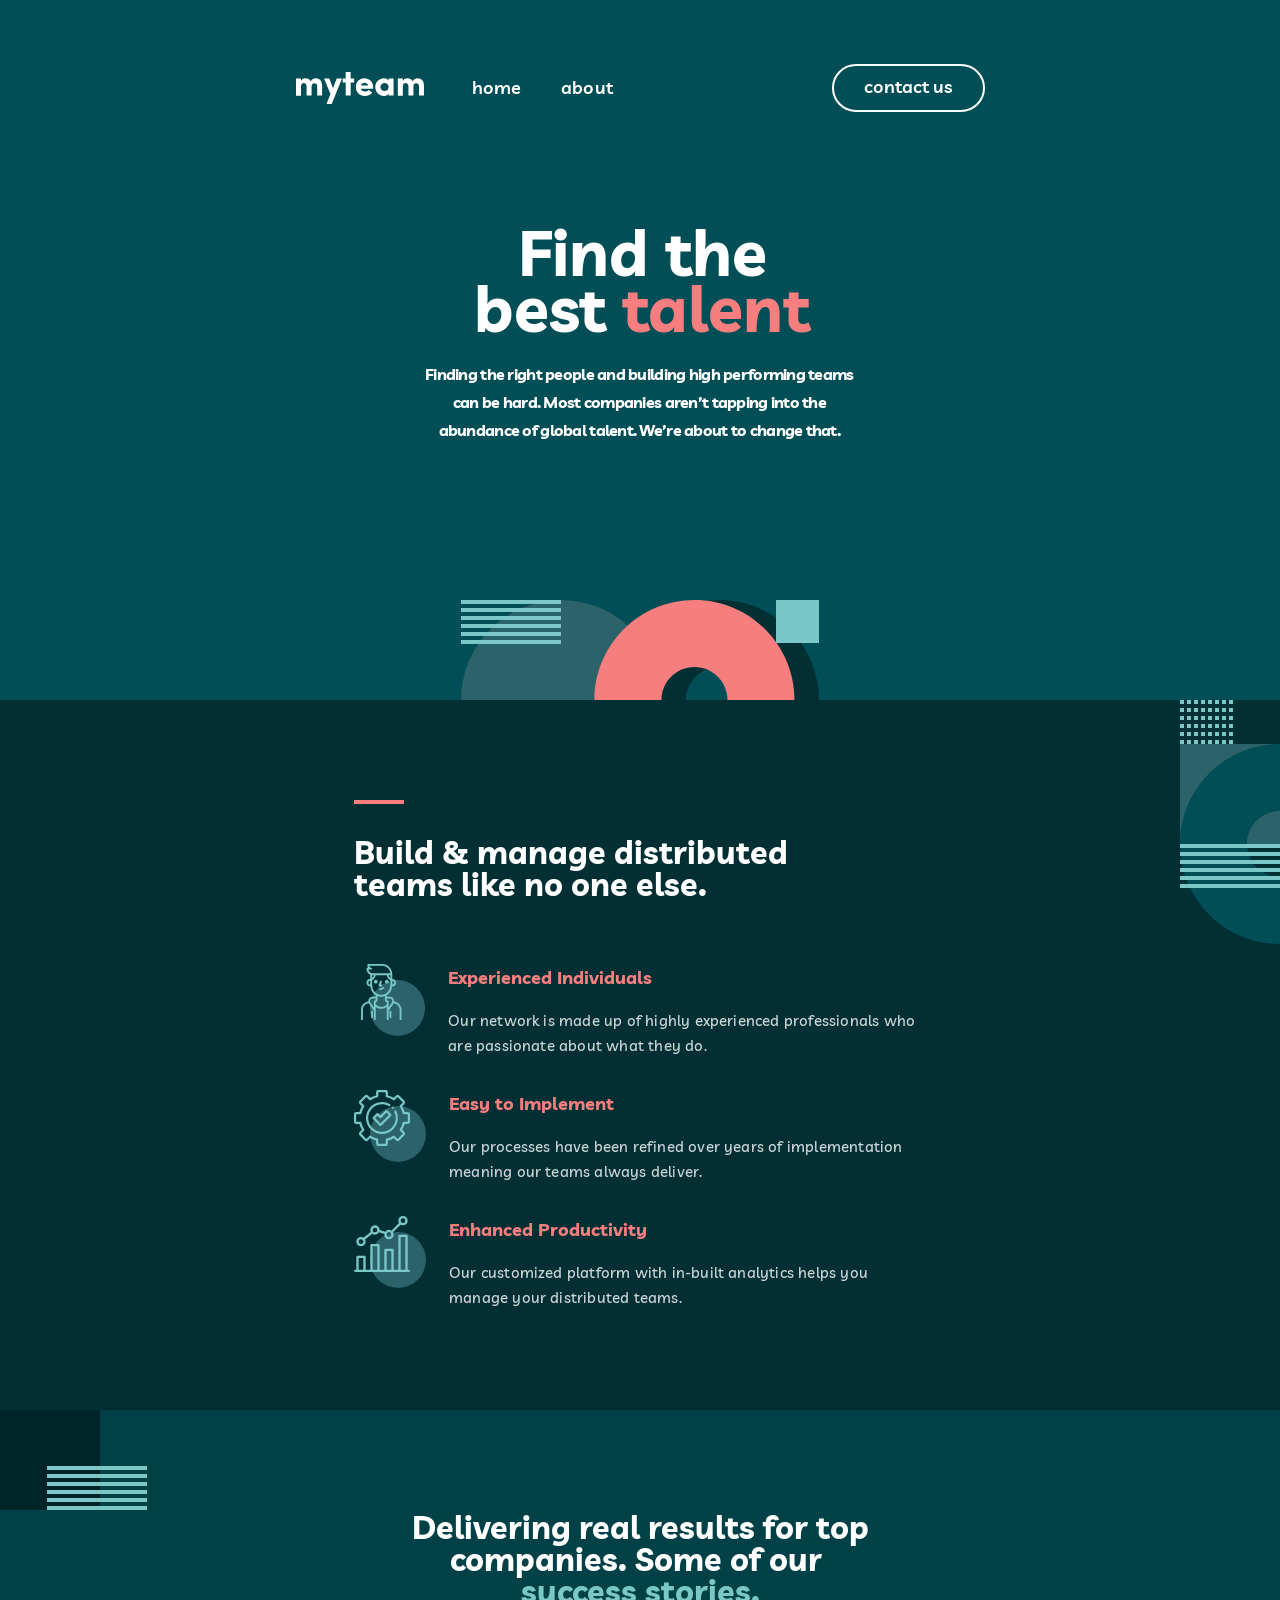
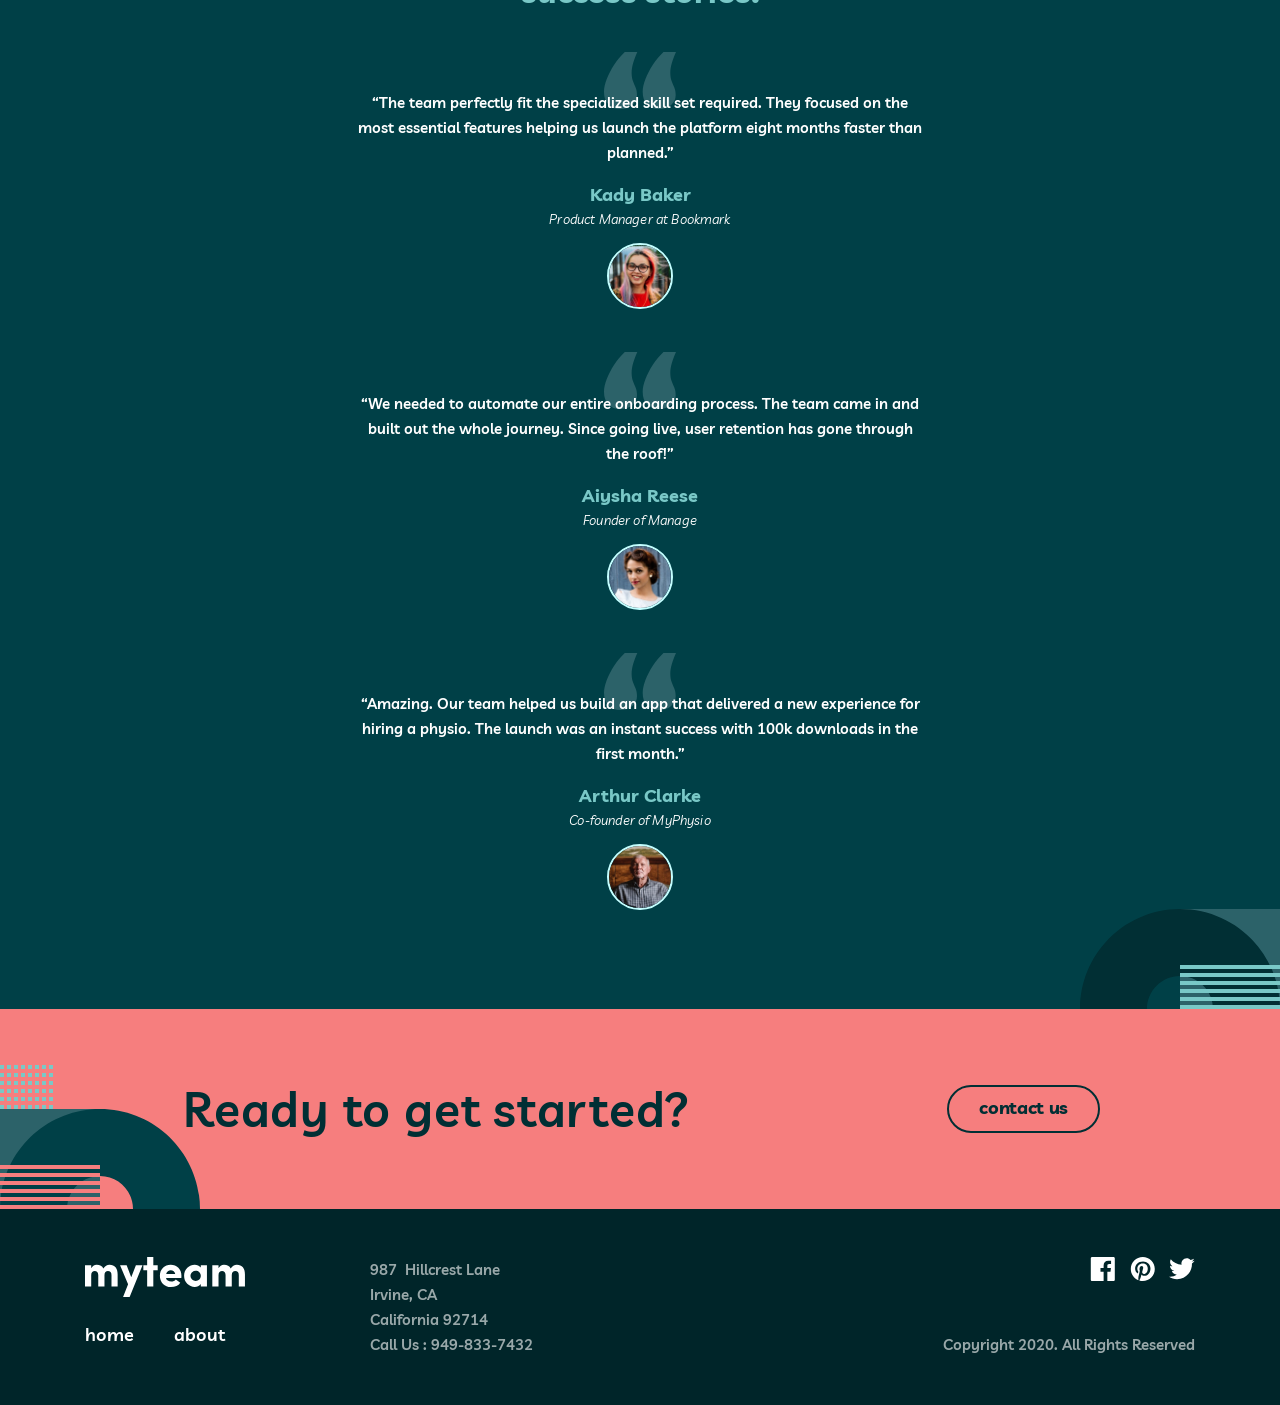
==== index.html @ 45d60a6a "add navigation bar for phone version" ====
<!DOCTYPE html>
<html lang="en">
<head>
    <meta charset="UTF-8">
    <meta name="viewport" content="width=device-width, initial-scale=1.0">
    <title>Home Page</title>
    <link rel="stylesheet" href="css/normalize.css">
    <link rel="stylesheet" href="css/main.css">
    <link rel="stylesheet" href="css/style.css">
</head>
<body>
    <header>
        <section class="header-navigation-bar">
            <aside>
                <img class="nav-logo" src="assets/icons/logo.svg" alt="logo">
                <nav>
                    <a href="index.html">home</a>
                    <a href="pages/about.html">about</a>
                </nav>
            </aside>

            <aside>
                <button class="nav-contact"><a href="pages/contact.html">contact us</a></button>
                <button class="nav-toggle"><img src="assets/icons/icon-hamburger.svg" alt="menu"></button>
            </aside>
        </section>
    </header>
    <main>
        <section class="talent-section">

            <div class="talent-top">
                <div class="talent-left">
                    <img class="talent-deco-left" src="assets/icons/bg-pattern-home-1.svg" alt="decoration">
                </div>

                <div class="talent-content">
                    <aside class="talent-title">
                        <h1>Find the <br> best <span>talent</span></h1>
                    </aside>

                    <aside class="talent-text">
                        <div class="blue-line"></div>
                        <p>Finding the right people and building high performing teams can be hard. Most companies aren’t tapping into the abundance of global talent. We’re about to change that.</p>
                    </aside>
                </div>
            </div>

            <div class="talent-bottom">
                <img class="talent-deco-right" src="assets/icons/bg-pattern-home-2.svg" alt="decoratoin">
            </div>

        </section>

        <section class="mid-section">
            <div class="mid-box">
                <div class="mid-heading">
                    <div class="mid-line"></div>
                    <h2>Build &amp; manage distributed teams like no one else.</h2>
                </div>

                <div class="mid-features">
                    <article class="feature">
                        <img class="feature-icon feature-icon1" src="assets/icons/icon-person.svg" alt="person">
                        <div class="feature-text">
                            <h3>Experienced Individuals</h3>
                            <p>Our network is made up of highly experienced professionals who are passionate about what they do.</p>
                        </div>
                    </article>

                    <article class="feature">
                        <img class="feature-icon feature-icon2" src="assets/icons/icon-cog.svg" alt="cog">
                        <div class="feature-text">
                            <h3>Easy to Implement</h3>
                            <p>Our processes have been refined over years of implementation meaning our teams always deliver.</p>
                        </div>
                    </article>

                    <article class="feature">
                        <img class="feature-icon feature-icon3" src="assets/icons/icon-chart.svg" alt="chart">
                        <div class="feature-text">
                            <h3>Enhanced Productivity</h3>
                            <p>Our customized platform with in-built analytics helps you manage your distributed teams.</p>
                        </div>
                    </article>
                </div>
            </div>

            <div class="mid-right">
                <img class="mid-deco" src="assets/icons/bg-pattern-home-3.svg" alt="decoration">
            </div>
        </section>

        <section class="stories-section">
            <div class="stories-left">
                <img class="stories-deco-left" src="assets/icons/bg-pattern-home-4-about-3.svg" alt="dectration">
            </div>

            <div class="stories-box">
                <h2>Delivering real results for top <span>companies. Some of our</span> <span>success stories.</span></h2>

                <div class="stories">
                    <article class="story">
                        <img class="story-quote" src="assets/icons/icon-quotes.svg" alt="quote">
                        <p class="story-text">“The team perfectly fit the specialized skill set required. They focused on the most essential features helping us launch the platform eight months faster than planned.”</p>
                        <h3 class="story-name">Kady Baker</h3>
                        <p class="story-role">Product Manager at Bookmark</p>
                        <img class="story-avatar" src="assets/images/avatar-kady.jpg" alt="Kady Baker">
                    </article>

                    <article class="story">
                        <img class="story-quote" src="assets/icons/icon-quotes.svg" alt="quete">
                        <p class="story-text">“We needed to automate our entire onboarding process. The team came in and built out the whole journey. Since going live, user retention has gone through the roof!”</p>
                        <h3 class="story-name">Aiysha Reese</h3>
                        <p class="story-role">Founder of Manage</p>
                        <img class="story-avatar" src="assets/images/avatar-aiysha.jpg" alt="Aiysha Reese">
                    </article>

                    <article class="story">
                        <img class="story-quote" src="assets/icons/icon-quotes.svg" alt="quote">
                        <p class="story-text">“Amazing. Our team helped us build an app that delivered a new experience for hiring a physio. The launch was an instant success with 100k downloads in the first month.”</p>
                        <h3 class="story-name">Arthur Clarke</h3>
                        <p class="story-role">Co-founder of MyPhysio</p>
                        <img class="story-avatar" src="assets/images/avatar-arthur.jpg" alt="Arthur Clarke">
                    </article>
                </div>
            </div>

            <div class="stories-right">
                <img class="stories-deco-right" src="assets/icons/bg-pattern-home-5.svg" alt="decoration">
            </div>
        </section>


        <section class="ready-footer">
            <div class="ready-left">
                <img class="ready-decoration" src="../assets/icons/bg-pattern-home-6-about-5.svg" alt="decoratoin">
            </div>

            <div class="ready-content">
                <h2>Ready to get started?</h2>
                <button class="ready-button"><a href="pages/contact.html">contact us</a></button>
            </div>
        </section>
    </main>

    <footer class="site-footer">
        <div class="footer-content">
            <div class="footer-left">
                <div>
                    <img class="footer-logo" src="assets/icons/logo.svg" alt="myteam logo">
                    <nav class="footer-nav">
                        <a href="index.html">home</a>
                        <a href="pages/about.html">about</a>
                    </nav>
                </div>

                <div class="footer-address-box">
                    <address class="footer-address">
                    
                    <p>987 <span>Hillcrest Lane</span></p>
                    <p>Irvine, CA</p>
                    <p>California 92714</p>
                    <p>Call Us : 949-833-7432</p>

                    </address>
                </div>
            </div>
          
            <div class="footer-right">
                <div class="footer-socials">
                <svg xmlns="http://www.w3.org/2000/svg" width="24" height="24" viewBox="0 0 24 24" fill="none">
                        <path d="M22.675 0H1.325C0.593 0 0 0.593 0 1.325V22.676C0 23.407 0.593 24 1.325 24H12.82V14.706H9.692V11.084H12.82V8.413C12.82 5.313 14.713 3.625 17.479 3.625C18.804 3.625 19.942 3.724 20.274 3.768V7.008L18.356 7.009C16.852 7.009 16.561 7.724 16.561 8.772V11.085H20.148L19.681 14.707H16.561V24H22.677C23.407 24 24 23.407 24 22.675V1.325C24 0.593 23.407 0 22.675 0Z" fill="white"/>
                    </svg>
                    <svg xmlns="http://www.w3.org/2000/svg" width="24" height="24" viewBox="0 0 24 24" fill="none">
                        <path d="M12 0C5.373 0 0 5.372 0 12C0 17.084 3.163 21.426 7.627 23.174C7.522 22.225 7.427 20.769 7.669 19.733C7.887 18.796 9.076 13.768 9.076 13.768C9.076 13.768 8.717 13.049 8.717 11.986C8.717 10.318 9.684 9.072 10.888 9.072C11.911 9.072 12.406 9.841 12.406 10.762C12.406 11.791 11.751 13.33 11.412 14.757C11.129 15.951 12.011 16.926 13.189 16.926C15.322 16.926 16.961 14.677 16.961 11.431C16.961 8.558 14.897 6.549 11.949 6.549C8.535 6.549 6.531 9.11 6.531 11.756C6.531 12.787 6.928 13.894 7.424 14.494C7.522 14.613 7.536 14.718 7.507 14.839L7.174 16.199C7.121 16.419 7 16.466 6.772 16.36C5.273 15.662 4.336 13.471 4.336 11.711C4.336 7.926 7.086 4.449 12.265 4.449C16.428 4.449 19.663 7.416 19.663 11.38C19.663 15.516 17.056 18.844 13.436 18.844C12.22 18.844 11.077 18.213 10.686 17.466L9.938 20.319C9.667 21.362 8.936 22.669 8.446 23.465C9.57 23.812 10.763 24 12 24C18.627 24 24 18.627 24 12C24 5.372 18.627 0 12 0Z" fill="white"/>
                    </svg>
                    <svg xmlns="http://www.w3.org/2000/svg" width="24" height="20" viewBox="0 0 24 20" fill="none">
                        <path d="M24 2.309C23.117 2.701 22.168 2.965 21.172 3.084C22.189 2.475 22.97 1.51 23.337 0.36C22.386 0.924 21.332 1.334 20.21 1.555C19.313 0.598 18.032 0 16.616 0C13.437 0 11.101 2.966 11.819 6.045C7.728 5.84 4.1 3.88 1.671 0.901C0.381 3.114 1.002 6.009 3.194 7.475C2.388 7.449 1.628 7.228 0.965 6.859C0.911 9.14 2.546 11.274 4.914 11.749C4.221 11.937 3.462 11.981 2.69 11.833C3.316 13.789 5.134 15.212 7.29 15.252C5.22 16.875 2.612 17.6 0 17.292C2.179 18.689 4.768 19.504 7.548 19.504C16.69 19.504 21.855 11.783 21.543 4.858C22.505 4.163 23.34 3.296 24 2.309Z" fill="white"/>
                    </svg>
                </div>

                <p class="footer-copyright">
                    Copyright 2020. All Rights Reserved
                </p>
            </div>
        </div>
    </footer>
</body>
</html>
---- css/main.css ----
/* variables */

:root {
    /* primary colors: */
    --midnight-green: #014E56;
    --light-coral: #F67E7E;
    --white: #ffffff;

    /* secondary colors: */
    --rapture-blue: #79C8C7;
    --police-blue: #2C6269;
    --deep-jungle-green: #004047;
    --sacramento-state-green: #012F34;
    --dark-green: #002529;
}




/* font declaration */

@font-face {
    font-family: "Livvic-Black";
    src: url(../assets/fonts/Livvic-Black.ttf);
}

@font-face {
    font-family: "Livvic-BlackItalic";
    src: url(../assets/fonts/Livvic-BlackItalic.ttf);
}

@font-face {
    font-family: "Livvic-Bold";
    src: url(../assets/fonts/Livvic-Bold.ttf);
}

@font-face {
    font-family: "Livvic-BoldItalic";
    src: url(../assets/fonts/Livvic-BoldItalic.ttf);
}

@font-face {
    font-family: "Livvic-ExtraLight";
    src: url(../assets/fonts/Livvic-ExtraLight.ttf);
}

@font-face {
    font-family: "Livvic-ExtraLightItalic";
    src: url(../assets/fonts/Livvic-ExtraLightItalic.ttf);
}

@font-face {
    font-family: "Livvic-Italic";
    src: url(../assets/fonts/Livvic-Italic.ttf);
}

@font-face {
    font-family: "Livvic-Light";
    src: url(../assets/fonts/Livvic-Light.ttf);
}

@font-face {
    font-family: "Livvic-LightItalic";
    src: url(../assets/fonts/Livvic-LightItalic.ttf);
}

@font-face {
    font-family: "Livvic-Medium";
    src: url(../assets/fonts/Livvic-Medium.ttf);
}

@font-face {
    font-family: "Livvic-MediumItalic";
    src: url(../assets/fonts/Livvic-MediumItalic.ttf);
}

@font-face {
    font-family: "Livvic-Regular";
    src: url(../assets/fonts/Livvic-Regular.ttf);
}

@font-face {
    font-family: "Livvic-SemiBold";
    src: url(../assets/fonts/Livvic-SemiBold.ttf);
}

@font-face {
    font-family: "Livvic-SemiBoldItalic";
    src: url(../assets/fonts/Livvic-SemiBoldItalic.ttf);
}

@font-face {
    font-family: "Livvic-Thin";
    src: url(../assets/fonts/Livvic-Thin.ttf);
}

@font-face {
    font-family: "Livvic-ThinItalic";
    src: url(../assets/fonts/Livvic-ThinItalic.ttf);
}


/* rules */

body { margin: 0; }
p { margin: 0; }
h1 { margin: 0; }




    
header {
    height: 12.0rem;
    width: 100%;
    background-color: var(--midnight-green);
    display: flex;
    justify-content: center;
}

.header-navigation-bar {
    width: 69.375rem;
    height: 3rem;
    background-color: var(--midnight-green);
    margin: 4.5625rem;
    display: flex; 
    justify-content: space-between;
    align-items: center;
    box-sizing: border-box;
}

header button {
    display: flex;
    align-items: center;
    justify-content: center;
    width: 9.563rem;
    height: 3rem;
    border-radius: 1.5rem;
    padding-bottom: 0.15rem;
    color: white;
    text-decoration: none;
    border: 2px solid white;
    background-color: transparent;
    font-size: 1.125rem;
    font-style: normal;
    line-height: 1.75rem;
    font-family: "Livvic-SemiBold";
}

header aside:first-child {
    display: flex;
}

header a {
    text-decoration: none;
    color: white;
    font-size: 1.125rem;
    font-style: normal;
    line-height: 1.75rem;
    font-family: "Livvic-SemiBold";
}

header nav a:hover {
    color: var(--light-coral);
    transition: color 0.2s ease-in-out;
}

header button:hover {
    background-color: white;
    cursor: pointer;
    transition: color 0.2s ease-in-out;
}

header button:hover a {
    color: black;
    transition: color 0.2s ease-in-out;
}


.header-navigation-bar img {
    width: 10rem;
    height: 2.5rem;
}

header nav {
    display: flex;
    align-items: center;
    gap: 2.5rem;                      
    margin-left: 5rem;
}

header nav a {
    letter-spacing: 0.01rem;
}

.nav-toggle {
	display: none;
}









.site-footer {
    width: 100%;
    height: 12.25rem;
    background-color: var(--dark-green);
    box-sizing: border-box;
    display: flex;
    justify-content: center;
    align-items: center;
}

.footer-content {
    width: 69.375rem;
    max-width: 100%;
    height: 100%;
    display: flex;
    justify-content: space-between;
    align-items: center;
}


.footer-left {
    display: flex;
    justify-content: flex-start;
    align-items: center;
    gap: 7.8125rem;
}

.footer-left img {
    margin-top: -0.5rem;
}

.footer-logo {
    width: 10rem;
    height: 2.5rem;
    display: block;
    margin-bottom: 1.55rem;
    margin-top: -0.25rem;
}

.footer-nav {
    display: flex;
    justify-content: flex-start;
    align-items: flex-start;
    gap: 2.5rem;
}

.footer-nav a {
    color: var(--white);
    text-decoration: none;
    font-family: "Livvic-SemiBold", sans-serif;
    font-size: 1.125rem;
    line-height: 1.75rem;
}

.footer-nav a:hover {
    color: var(--light-coral);
}

.footer-address-box {
    color: var(--white);
    font-family: "Livvic-SemiBold", sans-serif;
    font-size: 0.9375rem;
    font-style: normal;
    line-height: 1.5625rem;
    opacity: 0.6;
}

.footer-address {
    font-style: normal;
}

.footer-address p:first-child span {
    margin-left: 0.22rem
}

.footer-address p {
    margin: 0;
}

.footer-right {
    height: 100%;
    display: flex;
    flex-direction: column;
    align-items: flex-end;
    justify-content: space-between;
    padding: 3rem 0;
    box-sizing: border-box;
}

.footer-socials {
    display: flex;
    gap: 0.89rem
}

.footer-socials .icon {
    width: 1.5rem;
    height: 1.5rem;
    display: flex;
    align-items: center;
    justify-content: center;
    color: var(--white);
    text-decoration: none;
}

.footer-socials svg {
    width: 100%;
    height: 100%;
    display: block;
    cursor: pointer;
    transition: 0.3s;
}

.footer-socials svg path{
    transition: 0.3s;
}

.footer-socials svg:hover{
    transform: scale(1.2    );
}

.footer-socials svg:hover path{
    fill:#F67E7E
}

.footer-socials a:hover {
    color: var(--light-coral);
}

.footer-copyright {
    color: var(--white);
    opacity: 0.6;
    font-family: "Livvic-SemiBold", sans-serif;
    font-size: 0.9375rem;
    line-height: 1.5625rem;
    margin: 0;
}








@media screen and (max-width: 1352px) {
    header {
        height: 12.0rem;
        width: 100%;
        background-color: var(--midnight-green);
        display: flex;
        justify-content: center;
    }

    .header-navigation-bar {
        width: 43.0625rem; 
        height: 3rem;
        background-color: var(--midnight-green);
        margin: 4rem 2.44rem;
        display: flex; 
        justify-content: space-between;
        align-items: center;
        box-sizing: border-box;
    }

    header button {
        display: flex;
        align-items: center;
        justify-content: center;
        width: 9.563rem;
        height: 3rem;
        border-radius: 1.5rem;
        color: white;
        text-decoration: none;
        border: 2px solid white;
        background-color: transparent;
        font-size: 1.125rem;
        font-style: normal;
        line-height: 1.75rem;
        font-family: "Livvic-SemiBold";
    }

    header aside:first-child {
        display: flex;
    }

    header a {
        text-decoration: none;
        color: white;
        font-size: 1.125rem;
        font-style: normal;
        line-height: 1.75rem;
        font-family: "Livvic-SemiBold";
    }

    header nav a:hover {
        color: var(--light-coral);
        transition: color 0.2s ease-in-out;
    }

    header button:hover {
        background-color: white;
        cursor: pointer;
        transition: color 0.2s ease-in-out;
    }

    header button:hover a {
        color: black;
        transition: color 0.2s ease-in-out;
    }


    .header-navigation-bar img {
        width: 8rem;
        height: 2rem;
    }

    header nav {
        display: flex;
        align-items: center;
        gap: 2.5rem;                      
        margin-left: 3rem;
    }

    header button {
        width: 9.563rem;
        height: 3rem;
        border-radius: 1.5rem;
        border: 2px solid white;
        background-color: transparent;
        color: white;
    }


    p { margin: 0; }
    h1 { margin: 0; }
}


@media screen and (max-width: 767px) {
    .header-navigation-bar {
        display: flex;
        justify-content: space-between;
        align-items: center;
        width: 20.4375rem;
        max-width: 100%;
        height: 8rem;
        margin: 0 auto;
    }

    .header-navigation-bar nav {
        display: none;
    }

    .nav-contact {
        display: none;
    }

    .nav-logo {
        width: 8rem;
        height: auto;
    }

    .nav-toggle {
        display: block;
        padding: 0;
        border: 0;
        background: transparent;
        cursor: pointer;
    }

    .nav-toggle img {
        display: block;
        width: 1.25rem;
        height: 1.0625rem;
    }


    
}
---- css/style.css ----
.talent-section {
    display: flex;
    flex-direction: column;
    height: 31.8rem;
    background-color: var(--midnight-green);
    color: #fff;
}

.talent-section span {
    color: var(--light-coral);
}

.talent-top {
    display: flex;
    align-items: flex-start;
}

.talent-left {
    width: 0;
}

.talent-deco-left {
    display: block;
    width: 12.5rem;
    height: 12.5rem;
    max-width: none;
    margin-top: 3.6rem;
    margin-left: -6.25rem;
}

.talent-content {
    display: flex;
    justify-content: space-between;
    width: 69.375rem;
    max-width: 100%;
    margin: 3.5rem auto 0;
}

.talent-section h1 {
    font-family: "Livvic-Bold";
    font-size: 6.25rem;
    line-height: 6.25rem;
    margin-top: 0.15rem;
}

.talent-text {
    width: 27.8125rem;
}

.blue-line {
    width: 3.125rem;
    height: 0.25rem;
    margin-top: 0.125rem;
    background-color: var(--rapture-blue);
}

.talent-section p {
    margin: 4.94rem 0 0 -0.02rem;
    font-family: "Livvic-Bold";
    font-size: 1.125rem;
    line-height: 1.75rem;
    letter-spacing: -0.018rem;
}

.talent-bottom {
    display: flex;
    justify-content: flex-end;
    align-self: center;
    width: 69.375rem;
    max-width: 100%;
    margin-top: auto;
    margin-bottom: 0.02rem;
}

.talent-deco-right {
    display: block;
    width: 22.375rem;
    height: 6.25rem;
}













.mid-section {
	display: flex;
	height: 42.75rem;
	overflow: hidden;
	background-color: var(--sacramento-state-green);
}

.mid-box {
	display: flex;
	justify-content: space-between;
	align-items: flex-start;
	width: 69.375rem;
	max-width: 100%;
	margin: 8.8125rem auto;
}

.mid-heading {
	width: 27.8125rem;
}

.mid-line {
	width: 3.125rem;
	height: 0.25rem;
	background-color: var(--light-coral);
    margin-top: -0.1rem;
}

.mid-heading h2 {
	margin: 3.39rem 0 0;
	color: var(--white);
	font-family: "Livvic-Bold";
	font-size: 3rem;
	line-height: 3rem;
}

.mid-features {
	width: 33.75rem;
	margin-top: 3.5rem;
}

.feature {
	display: flex;
	align-items: flex-start;
	margin-bottom: 2rem;
}

.feature:last-child {
	margin-bottom: 0;
}

.feature-icon {
	display: block;
	flex-shrink: 0;
	width: 4.5rem;
	height: 4.5rem;
	margin-right: 1.4375rem;
}

.feature-icon1 {
    margin-left: 0.45rem;
    width: 4rem;
}

.feature-text {
	width: 27.8125rem;
	margin-top: 0rem;
}

.feature-text h3 {
	margin: 0;
	color: var(--light-coral);
	font-family: "Livvic-Bold";
	font-size: 1.125rem;
	line-height: 1.75rem;
}

.feature-text p {
	margin: 1rem 0 0;
	color: var(--white);
	opacity: 0.8;
	font-family: "Livvic-Medium";
	font-size: 0.9375rem;
	line-height: 1.5625rem;
    letter-spacing: 0.012rem;
}

.mid-right {
	align-self: flex-end;
	width: 0;
}

.mid-deco {
	display: block;
	width: 12.5rem;
	height: 15.25rem;
	max-width: none;
	margin-left: -6.25rem;
}


















.stories-section {
	display: flex;
	height: 46.4815rem;
	background-color: var(--deep-jungle-green);
}

.stories-left {
	align-self: flex-start;
	width: 0;
}

.stories-deco-left {
	display: block;
	width: 9.1875rem;
	height: auto;
	max-width: none;
}

.stories-box {
	width: 69.375rem;
	max-width: 100%;
	margin: 8.875rem auto 0;
}

.stories-box h2 {
	width: 58rem;
	max-width: 100%;
	margin: auto;
	color: var(--white);
	font-family: "Livvic-Bold";
	font-size: 3rem;
	font-weight: 500;
	line-height: 3rem;
	text-align: center;
    margin-top: -0.15rem;
}

.stories-box h2 span:last-child {
	color: var(--rapture-blue);
}

.stories {
	display: flex;
	justify-content: space-between;
	margin-top: 3.375rem;
}


.story {
	width: 21.875rem;
	text-align: center;
}

.story-quote {
	display: block;
	width: 4.5rem;
	height: 3.5625rem;
	margin: 0 auto -1.2rem;
}

.story-text {
	margin: 0;
	color: var(--white);
	font-family: "Livvic-SemiBold";
	font-size: 0.9375rem;
	font-weight: 500;
	line-height: 1.5625rem;
}

.story-name {
	margin: 1.5rem 0 0;
	color: var(--rapture-blue);
	font-family: "Livvic-Bold";
	font-size: 1.125rem;
	font-weight: 500;
	line-height: 1.75rem;
}

.story-role {
	margin: 0;
	color: var(--white);
	font-family: "Livvic-Italic";
	font-size: 0.8125rem;
	font-style: normal;
	font-weight: 500;
	line-height: 1.125rem;
    margin-top: 0.1rem;
    letter-spacing: 0.01rem;
}

.story-avatar {
	display: block;
	box-sizing: border-box;
	width: 4.125rem;
	height: 4.125rem;
	margin: 1.9rem auto;
	border: 0.125rem solid #c4feff;
	border-radius: 50%;
	object-fit: cover;
}


.stories-right {
	align-self: flex-end;
	width: 0;
}

.stories-deco-right {
	display: block;
	width: 12.5rem;
	height: auto;
	max-width: none;
	margin-left: -12.5rem;
}


























.ready-footer {
	display: flex;
	height: 12.5rem;
	overflow: hidden;
	background-color: var(--light-coral);
}

.ready-left {
	display: flex;
	align-self: flex-end;
	width: 0;
}

.ready-decoration {
	display: block;
	width: 12.5rem;
	height: auto;
	max-width: none;
}

.ready-content {
	display: flex;
	justify-content: space-between;
	align-items: center;
	width: 57.3125rem;
	max-width: 100%;
	margin: 0 auto;
}

.ready-footer h2 {
	margin: 0;
	color: var(--sacramento-state-green);
	font-family: "Livvic-SemiBold";
	font-size: 3rem;
	line-height: 3rem;
	letter-spacing: 0.048rem;
    margin-left: 0.1rem;
}

.ready-button {
    margin-right: -0.1rem;
	width: 9.5625rem;
	height: 3rem;
    letter-spacing: -0.02rem;
    padding-bottom: 0.1rem;
	border: 0.125rem solid var(--sacramento-state-green);
	border-radius: 1.5rem;
	background-color: transparent;
	color: var(--sacramento-state-green);
	font-family: "Livvic-Bold";
	font-size: 1.125rem;
	line-height: 1.75rem;
	cursor: pointer;
	transition: color 0.2s ease-in-out, background-color 0.2s ease-in-out;
}

.ready-button a,
.ready-button a:visited,
.ready-button a:link {
    text-decoration: none;
    color: var(--sacramento-state-green);
}

.ready-button:hover a {
	color: var(--white);
}

.ready-button:hover {
	background-color: var(--sacramento-state-green);
}





























@media screen and (max-width: 1352px) {

	.talent-section {
		height: 31.75rem;
	}

    .talent-top {
        margin-top: -1.50rem;
    }

	.talent-left {
		display: none;
	}

	.talent-content {
		flex-direction: column;
		align-items: center;
		width: 100%;
		text-align: center;
        margin-left: 0.3rem
	}

	.talent-section h1 {
		margin: 0;
		font-size: 4rem;
		line-height: 3.5rem;
	}

	.talent-text {
		width: 28.5625rem;
        text-align: center;
        margin-left: -0.38rem;
        margin-top: 0.25rem;
	}

    .talent-text p {
        letter-spacing: -0.045rem;
        font-size: 0.9375rem;
    }

	.blue-line {
		display: none;
	}

	.talent-section p {
		margin: 1.25rem 0 0;
		font-size: 1rem;
	}

	.talent-bottom {
		width: 100%;
		justify-content: center;
	}









	.mid-section {
		height: 44.375rem;
	}

	.mid-box {
		flex-direction: column;
		width: 35.75rem;
		margin: 6.25rem auto;
	}

	.mid-heading {
		width: 29.5rem;
	}

	.mid-line {
		margin-top: 0;
	}

	.mid-heading h2 {
		margin: 2rem 0 0;
		font-size: 2rem;
		line-height: 2rem;
	}

	.mid-features {
		width: 100%;
	}

	.feature-text {
		width: 29.5rem;
	}

	.mid-right {
		align-self: flex-start;
	}










    
    .stories-section {
		height: 74.9375rem;
	}

	.stories-box {
		width: 100%;
		margin: 6.3rem auto 0;
	}

    .stories-box span:first-child {
        margin-left: -0.5rem;
    }

	.stories-box h2 {
		width: 29.5rem;
		margin: 0 auto;
		font-size: 2rem;
		line-height: 2rem;
	}

	.stories {
		flex-direction: column;
		align-items: center;
		margin-top: 2.8rem;
	}

    .stories p {
        margin-top: 0.05rem;
    }

	.story {
		width: 35.5625rem;
		margin-bottom: 2.7rem;
	}

	.story-name {
		margin-top: 1rem;
	}

	.story-avatar {
		margin: 0.9375rem auto 0;
	}
}


@media screen and (max-width: 767px) {
    
	.talent-section {
		height: 27.5rem;
	}

	.talent-content {
		margin: 2.0625rem auto 0;
	}

	.talent-section h1 {
		font-size: 2.5rem;
		line-height: 2.5rem;
	}

	.talent-text {
		width: 20.4375rem;
	}

	.talent-section p {
		margin-top: 1.125rem;
		font-size: 0.9375rem;
		line-height: 1.75rem;
	}
























    .mid-section {
        position: relative;
        width: 100%;
        height: 67.0625rem;
        margin: 0;
        padding: 0;
        box-sizing: border-box;
        display: block;
        overflow: hidden;
        background-color: var(--sacramento-state-green);
    }

    .mid-decoration {
        position: absolute;
        top: 0;
        right: -6.25rem;
        bottom: auto;
        left: auto;
        width: 12.5rem;
        height: 15.25rem;
        margin: 0;
        padding: 0;
        display: block;
        transform: none;
        z-index: 0;
    }

    .mid-heading {
        position: absolute;
        top: 4rem;
        left: 1.5rem;
        width: 13rem;
        height: auto;
        padding: 2.25rem 0 0;
        margin: 0;
        box-sizing: border-box;
        transform: none;
        z-index: 1;
    }

    .mid-heading::before {
        content: "";
        position: absolute;
        top: 0;
        left: 0;
        width: 3.125rem;
        height: 0.25rem;
        background-color: var(--light-coral);
    }

    .mid-heading h2 {
        width: 100%;
        height: auto;
        margin: 0;
        color: var(--white);
        font-family: "Livvic-Bold", sans-serif;
        font-size: 2rem;
        font-style: normal;
        line-height: 2rem;
        text-align: center;
        z-index: 1;
    }

    .stories-header span {
        display: block;
        color: var(--rapture-blue);
        font-family: "Livvic-Bold", sans-serif;
    }

    .stories-grid {
        width: 100%;
        margin: 4.75rem 0 0;
        padding: 0;
        display: flex;
        flex-direction: column;
        align-items: center;
        box-sizing: border-box;
    }

    .story {
        width: 35.75rem;
    }

    .features {
        position: absolute;
        top: 19.75rem;
        left: 0;
        width: 100%;
        height: auto;
        padding: 0;
        margin: 0;
        box-sizing: border-box;
        display: flex;
        flex-direction: column;
        align-items: center;
        z-index: 1;
    }

    .feature {
        width: 100%;
        margin: 0;
        padding: 0;
        display: flex;
        flex-direction: column;
        align-items: center;
        box-sizing: border-box;
        text-align: center;
        z-index: 1;
    }

    .stories-quotes-decoration {
        width: 4.5rem;
        height: 3.5625rem;
        display: block;
        flex-shrink: 0;
        margin: 0;
        transform: translateY(1.625rem);
        z-index: 0;
    }

    .story > p {
        width: 35.75rem;
        margin: 0;
        color: var(--white);
        font-family: "Livvic-SemiBold", sans-serif;
        font-size: 0.9375rem;
        font-style: normal;
        font-weight: 600;
        line-height: 1.5625rem;
        text-align: center;
        z-index: 1;
        transform: translateY(0.5rem);
    }

    .stories-title {
        width: 100%;
        margin-top: 1.5rem;
        display: flex;
        flex-direction: column;
        align-items: center;
    }

    .stories-title h3 {
        margin: 0;
        color: var(--rapture-blue);
        transform: none;
    }

    .feature-1 {
        margin-top: -0.5rem;
    }

    .feature-2 {
        margin-top: 2.5rem;
    }

    .feature-3 {
        margin-top: 2.5rem;
    }

    .feature-icon {
        width: 4.5rem;
        height: 4.5rem;
        margin: 0;
        padding: 0;
        display: flex;
        align-items: center;
        justify-content: center;
        flex-shrink: 0;
        transform: translateY(0.5rem);
    }

    .feature-1:nth-child(1) {
        transform: translateX(0.25rem);
    }

    .feature-1 > .feature-content {
        transform: translateX(-0.25rem);
    }

    .feature-icon img {
        display: block;
        width: 4.5rem;
        height: 4.5rem;
        margin: 0;
        padding: 0;
        object-fit: contain;
    }

    .feature-content {
        width: 100%;
        margin: 0;
        padding: 0 1.5rem;
        box-sizing: border-box;
        text-align: center;
    }

    .feature-content h3 {
        margin: 1.5rem 0 0;
        color: var(--light-coral);
        font-family: "Livvic-Bold", sans-serif;
        font-size: 1.125rem;
        font-style: normal;
        line-height: 1.75rem;
    }

    .stories-title h4 {
        margin: 0;
        color: var(--white);
        font-family: "Livvic-Italic", sans-serif;
        font-size: 0.8125rem;
        font-style: italic;
        font-weight: 400;
        line-height: 1.125rem;
    }

    .stories-title img {
        width: 4rem;
        height: 4rem;

        margin-top: 1.75rem;

        display: block;
        box-sizing: border-box;

        border: 0.125rem solid var(--rapture-blue);
        border-radius: 50%;

        object-fit: cover;
    }

    .story:nth-child(1) {
        transform: translateY(-3.5rem);
    }

    .story:nth-child(2) {
        transform: translateY(-3.85rem);
    }

    .story:nth-child(3) {
        transform: translateY(-4.25rem);
    }

    .story:nth-child(1) .stories-title img {
        transform: translateY(-1rem);
    }

    .story:nth-child(2) .stories-title img {
        transform: translateY(-1rem);
    }

    .story:nth-child(3) .stories-title img {
        transform: translateY(-0.8rem);
    }

    .story + .story {
        margin-top: 0.75rem;
    }


    .stories-decoration-2 {
        position: absolute;
        right: 0;
        bottom: 0;
        width: 12.5rem;
        height: auto;
        display: block;
        z-index: 0;
        text-align: center;
    }

    .feature-content p {
        width: 100%;
        max-width: 21.4375rem;
        height: auto;
        margin: 0.5rem auto 0;
        color: var(--white);
        opacity: 0.8;
        font-family: "Livvic-Medium", sans-serif;
        font-size: 0.9375rem;
        font-style: normal;
        line-height: 1.5625rem;
        text-align: center;
        transform: none;
    }

    .feature-3 > .feature-content > p {
        width: 19.525rem;
    }
}
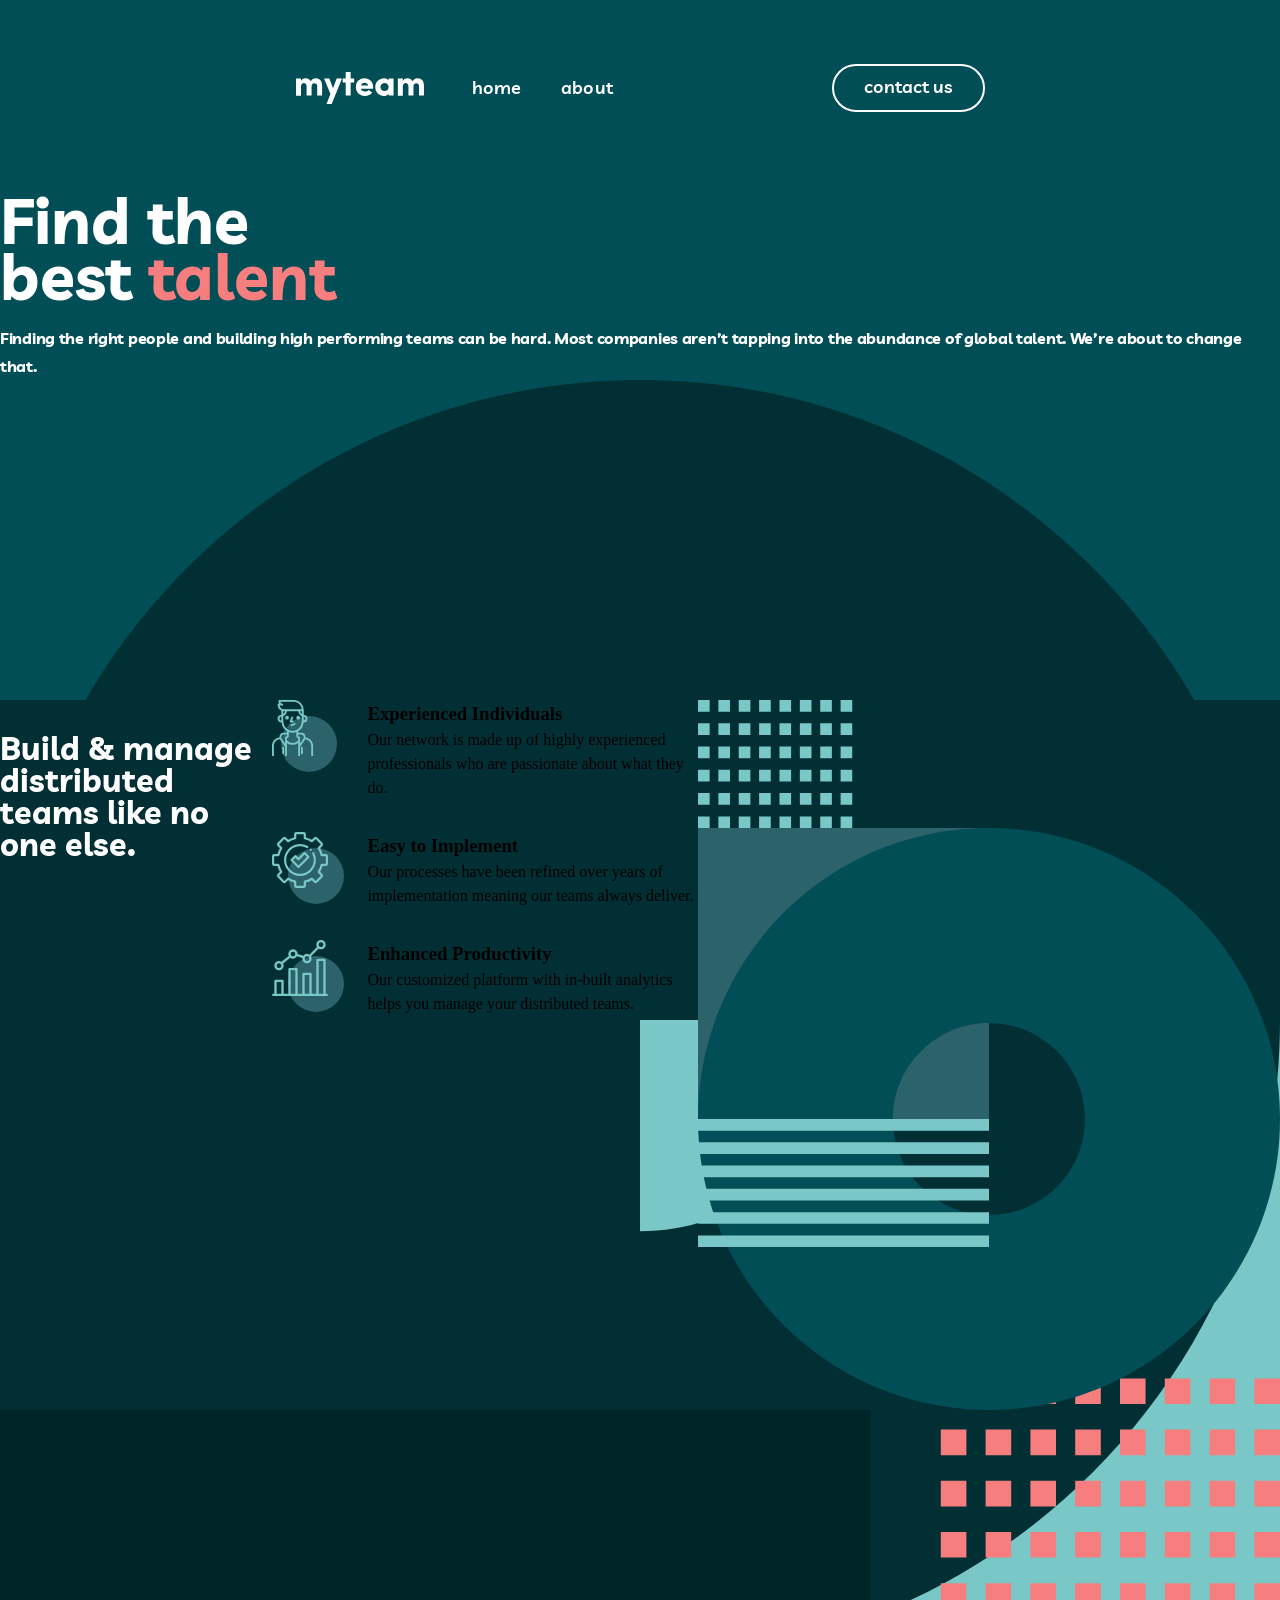
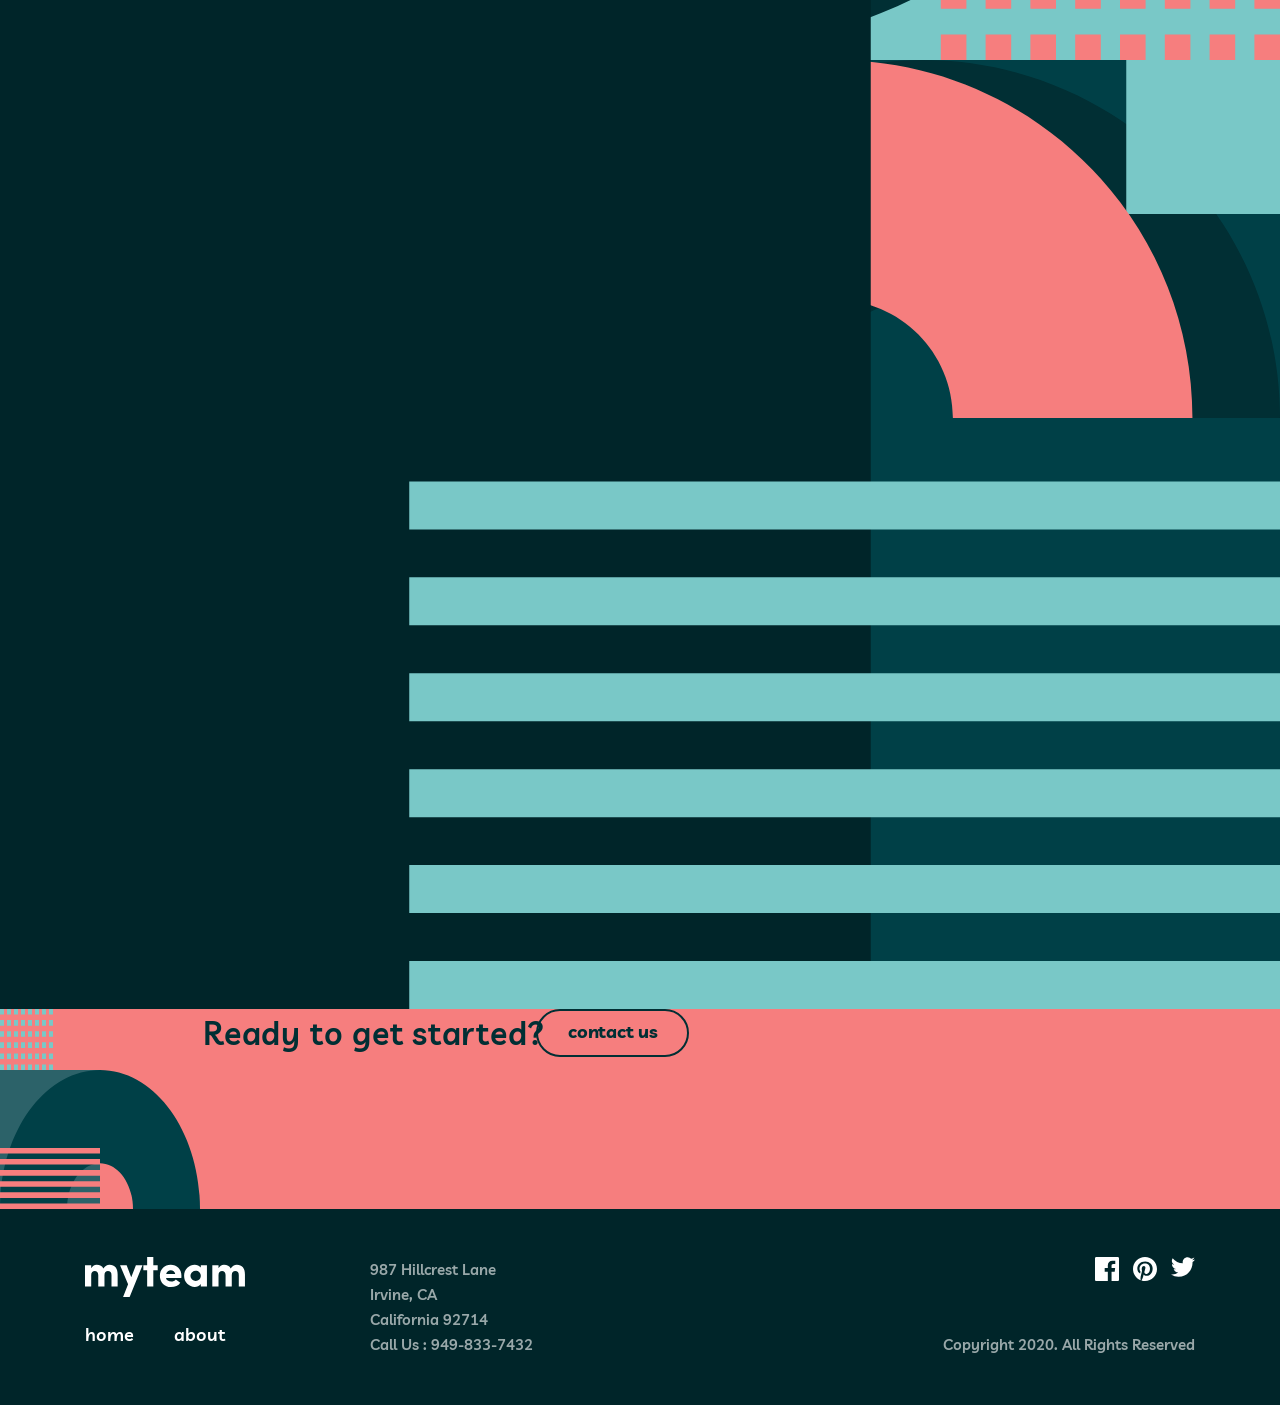
==== commit ed5c6a0d: "update structure for footer" ====
--- a/index.html
+++ b/index.html
@@ -12,171 +12,189 @@
     <header>
         <section class="header-navigation-bar">
             <aside>
-                <img class="nav-logo" src="assets/icons/logo.svg" alt="logo">
+                <img src="assets/icons/logo.svg" alt="logo">
                 <nav>
                     <a href="index.html">home</a>
                     <a href="pages/about.html">about</a>
                 </nav>
-            </aside>
+            </aside> 
 
             <aside>
-                <button class="nav-contact"><a href="pages/contact.html">contact us</a></button>
-                <button class="nav-toggle"><img src="assets/icons/icon-hamburger.svg" alt="menu"></button>
-            </aside>
+                <button><a href="pages/contact.html">contact us</a></button>
+            </aside> 
         </section>
     </header>
     <main>
         <section class="talent-section">
-
-            <div class="talent-top">
-                <div class="talent-left">
-                    <img class="talent-deco-left" src="assets/icons/bg-pattern-home-1.svg" alt="decoration">
-                </div>
-
-                <div class="talent-content">
-                    <aside class="talent-title">
-                        <h1>Find the <br> best <span>talent</span></h1>
-                    </aside>
-
-                    <aside class="talent-text">
-                        <div class="blue-line"></div>
-                        <p>Finding the right people and building high performing teams can be hard. Most companies aren’t tapping into the abundance of global talent. We’re about to change that.</p>
-                    </aside>
-                </div>
-            </div>
-
-            <div class="talent-bottom">
-                <img class="talent-deco-right" src="assets/icons/bg-pattern-home-2.svg" alt="decoratoin">
-            </div>
-
-        </section>
-
-        <section class="mid-section">
-            <div class="mid-box">
+            <div class="box">
+                <aside>
+                    <h1>Find the <br> best <span>talent</span></h1>
+                </aside>              
+
+                <aside>
+                    <div class="blue-line"></div>
+
+                    <p>Finding the right people and building high performing teams can be hard. Most companies aren’t tapping into the abundance of global talent. We’re about to change that.</p>
+                </aside>
+            </div>
+            <img src="assets/icons/bg-pattern-home-1.svg" alt="decoration" class="talent-decoration talent-decoration-1">
+            <img src="assets/icons/bg-pattern-home-2.svg" alt="decoration" class="talent-decoration talent-decoration-2">
+        </section>
+
+        <section>
+            <div class="mid-section">
+
                 <div class="mid-heading">
-                    <div class="mid-line"></div>
                     <h2>Build &amp; manage distributed teams like no one else.</h2>
                 </div>
 
-                <div class="mid-features">
-                    <article class="feature">
-                        <img class="feature-icon feature-icon1" src="assets/icons/icon-person.svg" alt="person">
-                        <div class="feature-text">
+                <div class="features">
+
+                    <div class="feature feature-1">
+                        <div class="feature-icon">
+                            <img src="assets/icons/icon-person.svg" alt="person">
+                        </div>
+
+                        <div class="feature-content">
                             <h3>Experienced Individuals</h3>
-                            <p>Our network is made up of highly experienced professionals who are passionate about what they do.</p>
+                            <p>
+                                Our network is made up of highly experienced professionals
+                                who are passionate about what they do.
+                            </p>
+                        </div>
+                    </div>
+
+                    <div class="feature feature-2">
+                        <div class="feature-icon">
+                            <img src="assets/icons/icon-cog.svg" alt="cog">
+                        </div>
+
+                        <div class="feature-content">
+                            <h3>Easy to Implement</h3>
+                            <p>
+                                Our processes have been refined over years of implementation
+                                meaning our teams always deliver.
+                            </p>
+                        </div>
+                    </div>
+
+                    <div class="feature feature-3">
+                        <div class="feature-icon">
+                            <img src="assets/icons/icon-chart.svg" alt="chart">
+                        </div>
+
+                        <div class="feature-content">
+                            <h3>Enhanced Productivity</h3>
+                            <p>
+                                Our customized platform with in-built analytics helps you
+                                manage your distributed teams.
+                            </p>
+                        </div>
+                    </div>
+
+                </div>
+
+                <img class="mid-decoration" src="assets/icons/bg-pattern-home-3.svg" alt="">
+
+            </div>
+        </section>
+
+        <section>
+            <div class="stories-section">
+
+                <img class="stories-decoration-1" src="assets/icons/bg-pattern-home-4-about-3.svg" alt="">
+
+                <h2 class="stories-header">
+                    Delivering real results for top <br>
+                    companies. Some of our <span>success stories.</span>
+                </h2>
+
+                <div class="stories-grid">
+
+                    <article class="story">
+                        <img class="stories-quotes-decoration" src="assets/icons/icon-quotes.svg" alt="">
+                        <p>“The team perfectly fit the specialized skill set required. They focused on the most essential features helping us launch the platform eight months faster than planned.”</p>
+                        <div class="stories-title">
+                            <h3>Kady Baker</h3>
+                            <h4>Product Manager at Bookmark</h4>
+                            <img src="assets/images/avatar-kady.jpg" alt="Kady Baker">
                         </div>
                     </article>
 
-                    <article class="feature">
-                        <img class="feature-icon feature-icon2" src="assets/icons/icon-cog.svg" alt="cog">
-                        <div class="feature-text">
-                            <h3>Easy to Implement</h3>
-                            <p>Our processes have been refined over years of implementation meaning our teams always deliver.</p>
+                    <article class="story">
+                        <img class="stories-quotes-decoration" src="assets/icons/icon-quotes.svg" alt="">
+                        <p>“We needed to automate our entire onboarding process. The team came in and built out the whole journey. Since going live, user retention has gone through the roof!”</p>
+                        <div class="stories-title">
+                            <h3>Aiysha Reese</h3>
+                            <h4>Founder of Manage</h4>
+                            <img src="assets/images/avatar-aiysha.jpg" alt="Aiysha Reese">
                         </div>
                     </article>
 
-                    <article class="feature">
-                        <img class="feature-icon feature-icon3" src="assets/icons/icon-chart.svg" alt="chart">
-                        <div class="feature-text">
-                            <h3>Enhanced Productivity</h3>
-                            <p>Our customized platform with in-built analytics helps you manage your distributed teams.</p>
+                    <article class="story">
+                        <img class="stories-quotes-decoration" src="assets/icons/icon-quotes.svg" alt="">
+                        <p>“Amazing. Our team helped us build an app that delivered a new experience for hiring a physio. The launch was an instant success with 100k downloads in the first month.”</p>
+                        <div class="stories-title">
+                            <h3>Arthur Clarke</h3>
+                            <h4>Co-founder of MyPhysio</h4>
+                            <img class="img-arthur" src="assets/images/avatar-arthur.jpg" alt="Arthur Clarke">
                         </div>
                     </article>
-                </div>
-            </div>
-
-            <div class="mid-right">
-                <img class="mid-deco" src="assets/icons/bg-pattern-home-3.svg" alt="decoration">
-            </div>
-        </section>
-
-        <section class="stories-section">
-            <div class="stories-left">
-                <img class="stories-deco-left" src="assets/icons/bg-pattern-home-4-about-3.svg" alt="dectration">
-            </div>
-
-            <div class="stories-box">
-                <h2>Delivering real results for top <span>companies. Some of our</span> <span>success stories.</span></h2>
-
-                <div class="stories">
-                    <article class="story">
-                        <img class="story-quote" src="assets/icons/icon-quotes.svg" alt="quote">
-                        <p class="story-text">“The team perfectly fit the specialized skill set required. They focused on the most essential features helping us launch the platform eight months faster than planned.”</p>
-                        <h3 class="story-name">Kady Baker</h3>
-                        <p class="story-role">Product Manager at Bookmark</p>
-                        <img class="story-avatar" src="assets/images/avatar-kady.jpg" alt="Kady Baker">
-                    </article>
-
-                    <article class="story">
-                        <img class="story-quote" src="assets/icons/icon-quotes.svg" alt="quete">
-                        <p class="story-text">“We needed to automate our entire onboarding process. The team came in and built out the whole journey. Since going live, user retention has gone through the roof!”</p>
-                        <h3 class="story-name">Aiysha Reese</h3>
-                        <p class="story-role">Founder of Manage</p>
-                        <img class="story-avatar" src="assets/images/avatar-aiysha.jpg" alt="Aiysha Reese">
-                    </article>
-
-                    <article class="story">
-                        <img class="story-quote" src="assets/icons/icon-quotes.svg" alt="quote">
-                        <p class="story-text">“Amazing. Our team helped us build an app that delivered a new experience for hiring a physio. The launch was an instant success with 100k downloads in the first month.”</p>
-                        <h3 class="story-name">Arthur Clarke</h3>
-                        <p class="story-role">Co-founder of MyPhysio</p>
-                        <img class="story-avatar" src="assets/images/avatar-arthur.jpg" alt="Arthur Clarke">
-                    </article>
-                </div>
-            </div>
-
-            <div class="stories-right">
-                <img class="stories-deco-right" src="assets/icons/bg-pattern-home-5.svg" alt="decoration">
-            </div>
-        </section>
-
-
-        <section class="ready-footer">
-            <div class="ready-left">
-                <img class="ready-decoration" src="../assets/icons/bg-pattern-home-6-about-5.svg" alt="decoratoin">
-            </div>
-
-            <div class="ready-content">
-                <h2>Ready to get started?</h2>
-                <button class="ready-button"><a href="pages/contact.html">contact us</a></button>
-            </div>
-        </section>
+
+                </div>
+
+                <img class="stories-decoration-2" src="assets/icons/bg-pattern-home-5.svg" alt="">
+
+            </div>
+        </section>
+
+        <div class="ready-footer">
+            <img class="ready-decoration" src="assets/icons/bg-pattern-home-6-about-5.svg" alt="">
+            <h2>Ready to get started?</h2>
+            <button class="ready-button">contact us</button>
+        </div>
+
     </main>
 
+
+
+
     <footer class="site-footer">
+
         <div class="footer-content">
+
             <div class="footer-left">
+
                 <div>
+
                     <img class="footer-logo" src="assets/icons/logo.svg" alt="myteam logo">
+
                     <nav class="footer-nav">
                         <a href="index.html">home</a>
                         <a href="pages/about.html">about</a>
                     </nav>
+
                 </div>
 
                 <div class="footer-address-box">
-                    <address class="footer-address">
+                <address class="footer-address">
                     
-                    <p>987 <span>Hillcrest Lane</span></p>
+                    <p>987 Hillcrest Lane</p>
                     <p>Irvine, CA</p>
                     <p>California 92714</p>
                     <p>Call Us : 949-833-7432</p>
-
-                    </address>
-                </div>
-            </div>
-          
+                    </div>
+
+                </address>
+            </div>
+
+            
+
             <div class="footer-right">
                 <div class="footer-socials">
-                <svg xmlns="http://www.w3.org/2000/svg" width="24" height="24" viewBox="0 0 24 24" fill="none">
-                        <path d="M22.675 0H1.325C0.593 0 0 0.593 0 1.325V22.676C0 23.407 0.593 24 1.325 24H12.82V14.706H9.692V11.084H12.82V8.413C12.82 5.313 14.713 3.625 17.479 3.625C18.804 3.625 19.942 3.724 20.274 3.768V7.008L18.356 7.009C16.852 7.009 16.561 7.724 16.561 8.772V11.085H20.148L19.681 14.707H16.561V24H22.677C23.407 24 24 23.407 24 22.675V1.325C24 0.593 23.407 0 22.675 0Z" fill="white"/>
-                    </svg>
-                    <svg xmlns="http://www.w3.org/2000/svg" width="24" height="24" viewBox="0 0 24 24" fill="none">
-                        <path d="M12 0C5.373 0 0 5.372 0 12C0 17.084 3.163 21.426 7.627 23.174C7.522 22.225 7.427 20.769 7.669 19.733C7.887 18.796 9.076 13.768 9.076 13.768C9.076 13.768 8.717 13.049 8.717 11.986C8.717 10.318 9.684 9.072 10.888 9.072C11.911 9.072 12.406 9.841 12.406 10.762C12.406 11.791 11.751 13.33 11.412 14.757C11.129 15.951 12.011 16.926 13.189 16.926C15.322 16.926 16.961 14.677 16.961 11.431C16.961 8.558 14.897 6.549 11.949 6.549C8.535 6.549 6.531 9.11 6.531 11.756C6.531 12.787 6.928 13.894 7.424 14.494C7.522 14.613 7.536 14.718 7.507 14.839L7.174 16.199C7.121 16.419 7 16.466 6.772 16.36C5.273 15.662 4.336 13.471 4.336 11.711C4.336 7.926 7.086 4.449 12.265 4.449C16.428 4.449 19.663 7.416 19.663 11.38C19.663 15.516 17.056 18.844 13.436 18.844C12.22 18.844 11.077 18.213 10.686 17.466L9.938 20.319C9.667 21.362 8.936 22.669 8.446 23.465C9.57 23.812 10.763 24 12 24C18.627 24 24 18.627 24 12C24 5.372 18.627 0 12 0Z" fill="white"/>
-                    </svg>
-                    <svg xmlns="http://www.w3.org/2000/svg" width="24" height="20" viewBox="0 0 24 20" fill="none">
-                        <path d="M24 2.309C23.117 2.701 22.168 2.965 21.172 3.084C22.189 2.475 22.97 1.51 23.337 0.36C22.386 0.924 21.332 1.334 20.21 1.555C19.313 0.598 18.032 0 16.616 0C13.437 0 11.101 2.966 11.819 6.045C7.728 5.84 4.1 3.88 1.671 0.901C0.381 3.114 1.002 6.009 3.194 7.475C2.388 7.449 1.628 7.228 0.965 6.859C0.911 9.14 2.546 11.274 4.914 11.749C4.221 11.937 3.462 11.981 2.69 11.833C3.316 13.789 5.134 15.212 7.29 15.252C5.22 16.875 2.612 17.6 0 17.292C2.179 18.689 4.768 19.504 7.548 19.504C16.69 19.504 21.855 11.783 21.543 4.858C22.505 4.163 23.34 3.296 24 2.309Z" fill="white"/>
-                    </svg>
+                    <a пhref="#" aria-label="Facebook"><img src="assets/icons/icon-facebook.svg" alt="facebook" class="icon"></a>
+                    <a href="#" aria-label="Pinterest"><img src="assets/icons/icon-pinterest.svg" alt="Pinterest" class="icon"></a>
+                    <a href="#" aria-label="Twitter"><img class="twitter-icon" src="assets/icons/icon-twitter.svg" alt="Twitter" class="icon"></a>
                 </div>
 
                 <p class="footer-copyright">
@@ -185,5 +203,7 @@
             </div>
         </div>
     </footer>
+
+
 </body>
 </html>
--- a/css/main.css
+++ b/css/main.css
@@ -195,11 +195,10 @@
     letter-spacing: 0.01rem;
 }
 
-.nav-toggle {
+
+.header-navigation-bar .nav-toggle {
 	display: none;
 }
-
-
 
 
 
@@ -456,11 +455,8 @@
         margin: 0 auto;
     }
 
-    .header-navigation-bar nav {
-        display: none;
-    }
-
-    .nav-contact {
+    .header-navigation-bar nav,
+    .header-navigation-bar .nav-contact {
         display: none;
     }
 
@@ -469,12 +465,20 @@
         height: auto;
     }
 
-    .nav-toggle {
+    .header-navigation-bar .nav-toggle {
         display: block;
+        width: 1.25rem;
+        height: 1.0625rem;
+        min-width: 0;
         padding: 0;
         border: 0;
-        background: transparent;
+        border-radius: 0;
+        background-color: transparent;
         cursor: pointer;
+    }
+
+    .header-navigation-bar .nav-toggle:hover {
+        background-color: transparent;
     }
 
     .nav-toggle img {
@@ -483,6 +487,4 @@
         height: 1.0625rem;
     }
 
-
-    
 }
--- a/css/style.css
+++ b/css/style.css
@@ -595,13 +595,47 @@
 	.story-avatar {
 		margin: 0.9375rem auto 0;
 	}
+
+
+
+
+    .ready-footer {
+        position: relative; 
+        display: flex;
+        height: 12.5rem;
+        overflow: hidden;
+        background-color: var(--light-coral);
+    }
+
+    .ready-footer h2 {
+        margin-right: -0.5rem;
+        font-size: 2rem;
+        padding-left: 0.1rem;
+    }
+
+    .ready-footer .ready-content {
+        display: flex;
+        justify-content: center;
+        gap: 5.25rem;
+    }
+
+    .ready-footer .ready-button {
+        width: 9.5625rem;
+        height: 3rem;
+    }
+
+    .ready-footer .ready-left {
+        position: absolute;
+        bottom: -1.35rem; 
+        left: 0;
+    } 
+
 }
 
 
 @media screen and (max-width: 767px) {
-    
 	.talent-section {
-		height: 27.5rem;
+		height: 23.45rem;
 	}
 
 	.talent-content {
@@ -611,14 +645,18 @@
 	.talent-section h1 {
 		font-size: 2.5rem;
 		line-height: 2.5rem;
+        margin-top: -2.54rem;
 	}
 
 	.talent-text {
 		width: 20.4375rem;
 	}
 
+
 	.talent-section p {
-		margin-top: 1.125rem;
+		margin-top: 0.9rem;
+        margin-left: 0.2rem;
+        letter-spacing: -0.01rem;
 		font-size: 0.9375rem;
 		line-height: 1.75rem;
 	}
@@ -936,3 +974,31 @@
         width: 19.525rem;
     }
 }
+
+
+
+
+
+@media screen and (max-width: 370px) {
+.talent-section {
+	height: auto;
+	min-height: 27.5rem;
+}
+
+.talent-content {
+	box-sizing: border-box;
+	width: 100%;
+	padding: 0 1.5rem;
+	margin: 2.0625rem auto 0;
+}
+
+.talent-text {
+	width: 100%;
+	max-width: 20.4375rem;
+}
+
+.talent-deco-right {
+	max-width: 100%;
+	height: auto;
+}
+}
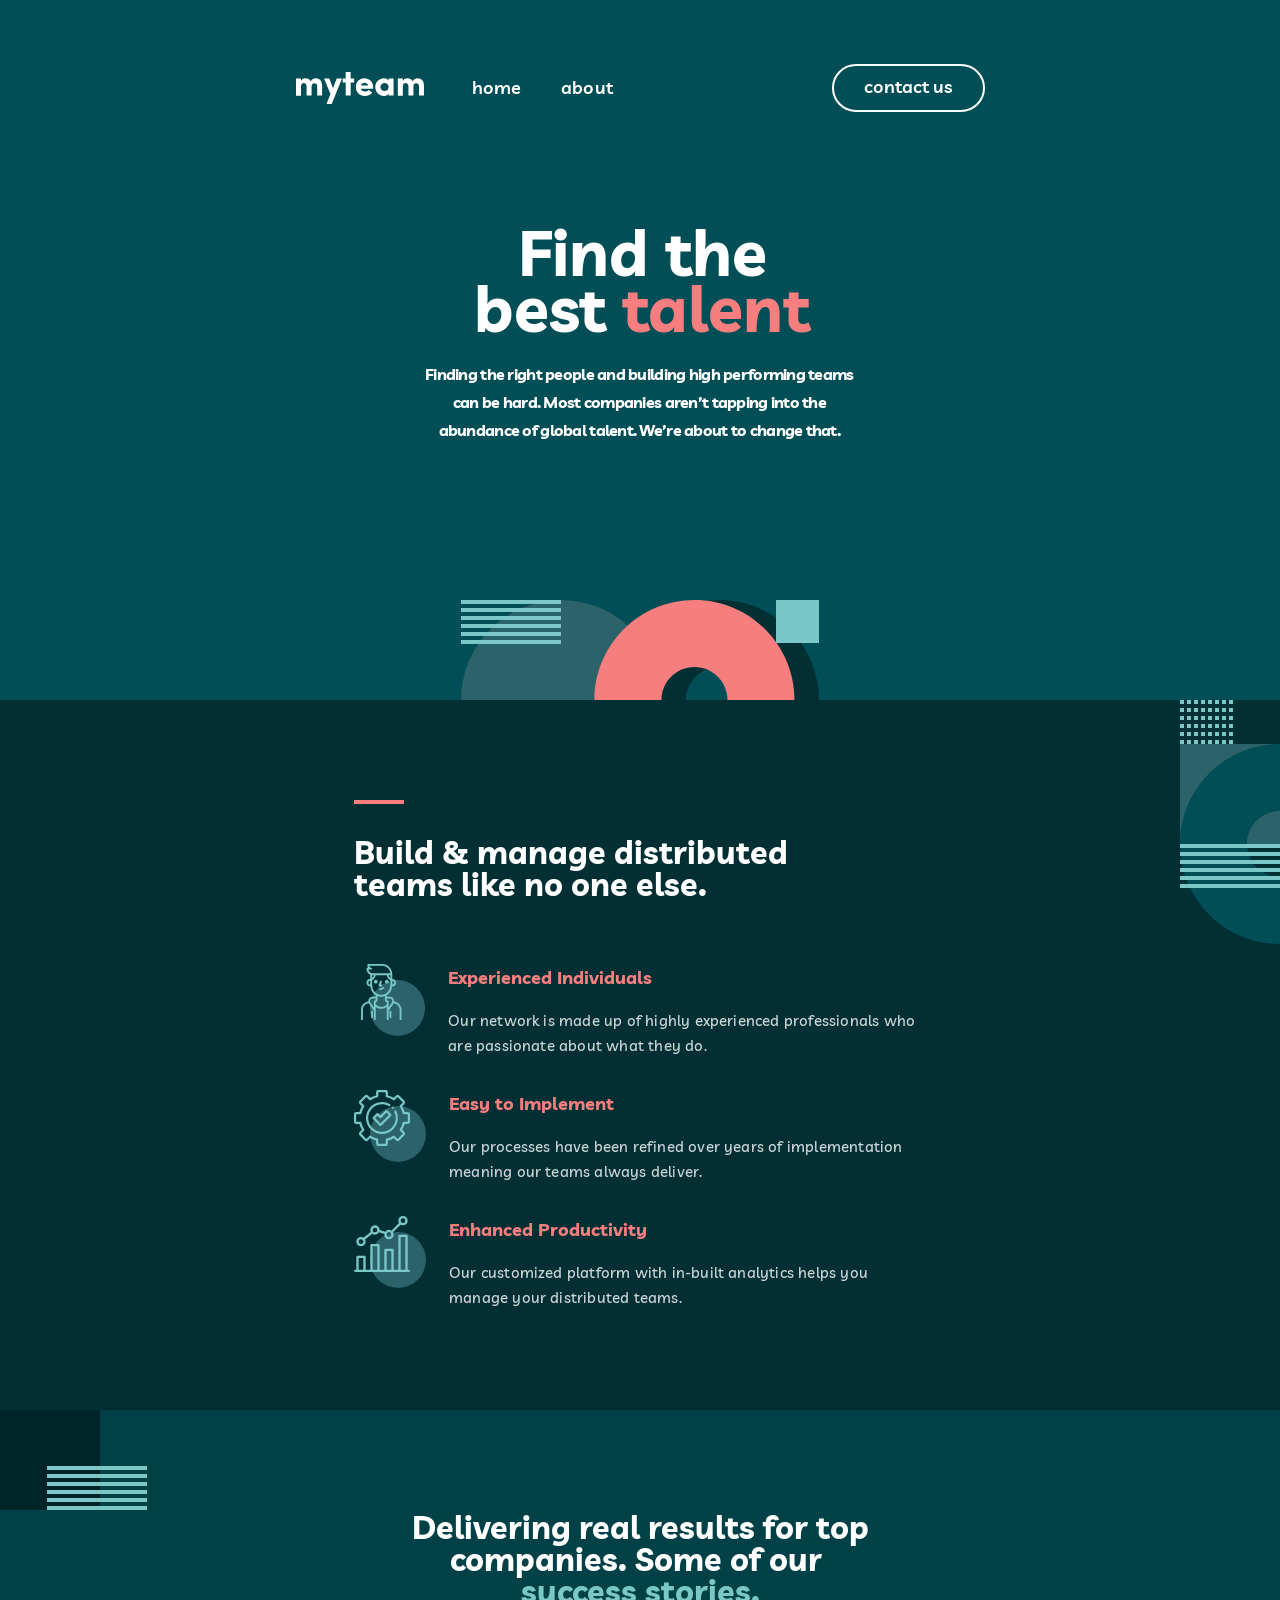
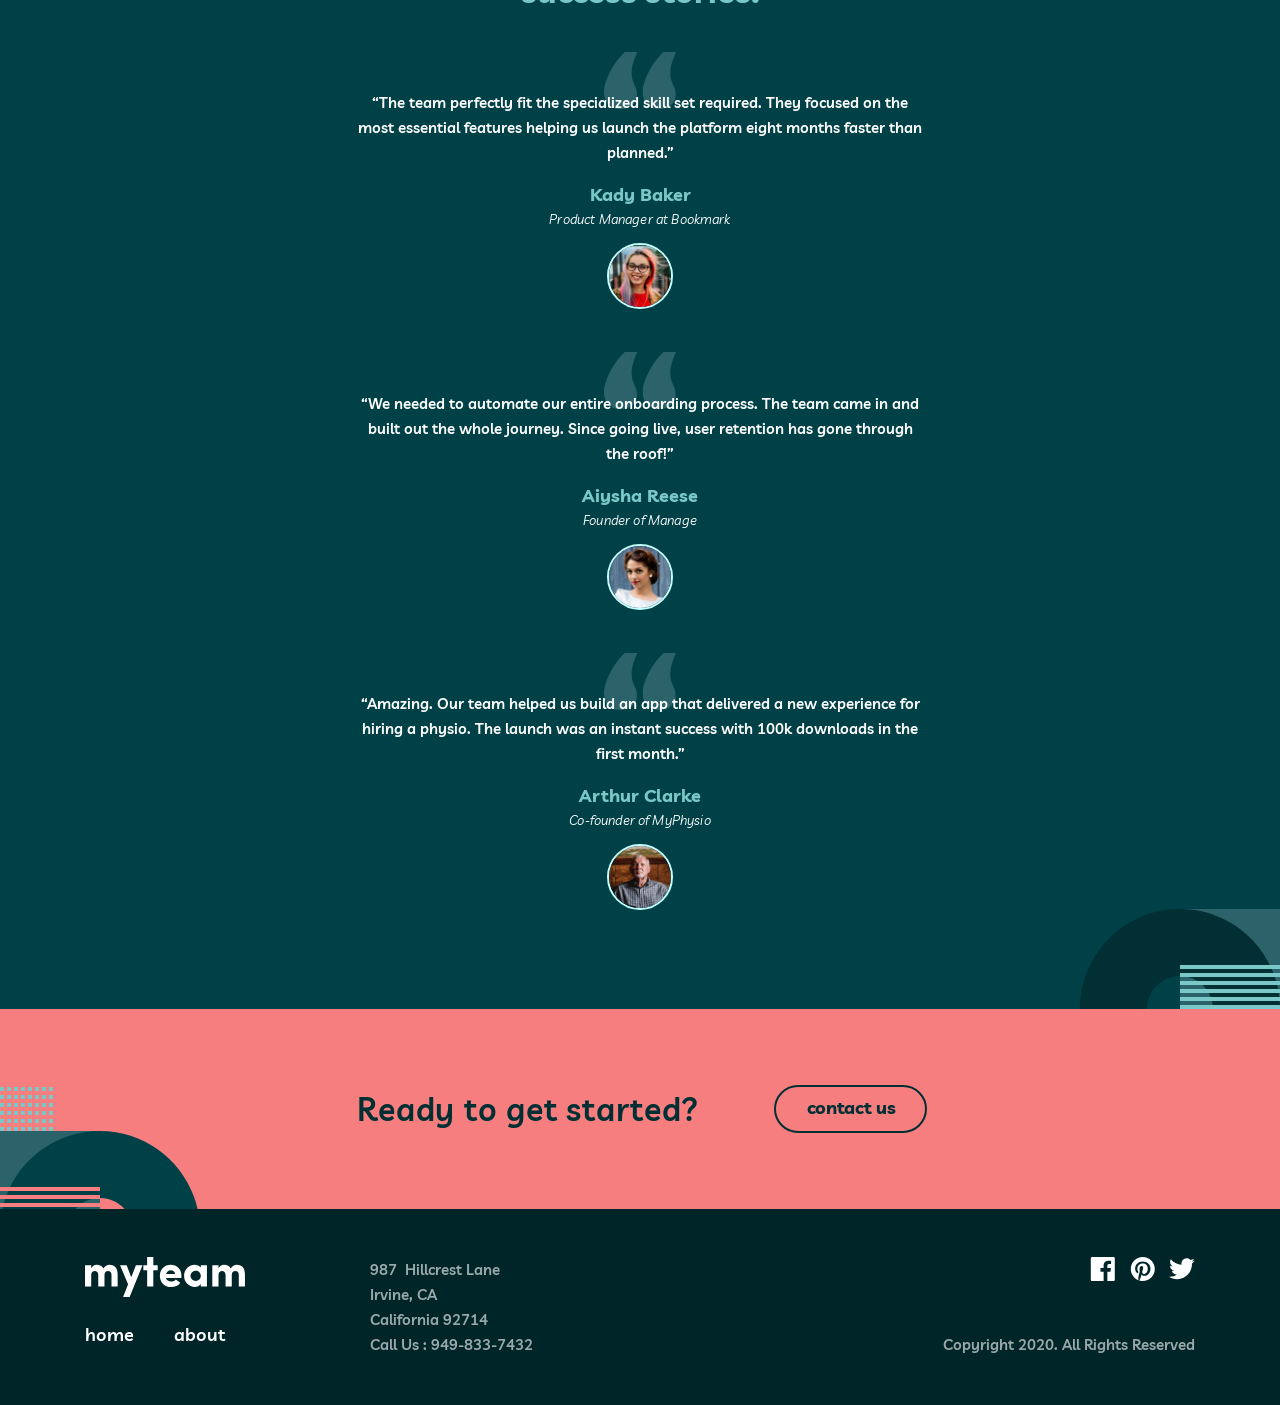
==== commit 16e1060d: "merge conflict solve" ====
--- a/index.html
+++ b/index.html
@@ -12,189 +12,171 @@
     <header>
         <section class="header-navigation-bar">
             <aside>
-                <img src="assets/icons/logo.svg" alt="logo">
+                <img class="nav-logo" src="assets/icons/logo.svg" alt="logo">
                 <nav>
                     <a href="index.html">home</a>
                     <a href="pages/about.html">about</a>
                 </nav>
-            </aside> 
+            </aside>
 
             <aside>
-                <button><a href="pages/contact.html">contact us</a></button>
-            </aside> 
+                <button class="nav-contact"><a href="pages/contact.html">contact us</a></button>
+                <button class="nav-toggle"><img src="assets/icons/icon-hamburger.svg" alt="menu"></button>
+            </aside>
         </section>
     </header>
     <main>
         <section class="talent-section">
-            <div class="box">
-                <aside>
-                    <h1>Find the <br> best <span>talent</span></h1>
-                </aside>              
 
-                <aside>
-                    <div class="blue-line"></div>
+            <div class="talent-top">
+                <div class="talent-left">
+                    <img class="talent-deco-left" src="assets/icons/bg-pattern-home-1.svg" alt="decoration">
+                </div>
 
-                    <p>Finding the right people and building high performing teams can be hard. Most companies aren’t tapping into the abundance of global talent. We’re about to change that.</p>
-                </aside>
+                <div class="talent-content">
+                    <aside class="talent-title">
+                        <h1>Find the <br> best <span>talent</span></h1>
+                    </aside>
+
+                    <aside class="talent-text">
+                        <div class="blue-line"></div>
+                        <p>Finding the right people and building high performing teams can be hard. Most companies aren’t tapping into the abundance of global talent. We’re about to change that.</p>
+                    </aside>
+                </div>
             </div>
-            <img src="assets/icons/bg-pattern-home-1.svg" alt="decoration" class="talent-decoration talent-decoration-1">
-            <img src="assets/icons/bg-pattern-home-2.svg" alt="decoration" class="talent-decoration talent-decoration-2">
+
+            <div class="talent-bottom">
+                <img class="talent-deco-right" src="assets/icons/bg-pattern-home-2.svg" alt="decoratoin">
+            </div>
+
         </section>
 
-        <section>
-            <div class="mid-section">
-
+        <section class="mid-section">
+            <div class="mid-box">
                 <div class="mid-heading">
+                    <div class="mid-line"></div>
                     <h2>Build &amp; manage distributed teams like no one else.</h2>
                 </div>
 
-                <div class="features">
+                <div class="mid-features">
+                    <article class="feature">
+                        <img class="feature-icon feature-icon1" src="assets/icons/icon-person.svg" alt="person">
+                        <div class="feature-text">
+                            <h3>Experienced Individuals</h3>
+                            <p>Our network is made up of highly experienced professionals who are passionate about what they do.</p>
+                        </div>
+                    </article>
 
-                    <div class="feature feature-1">
-                        <div class="feature-icon">
-                            <img src="assets/icons/icon-person.svg" alt="person">
+                    <article class="feature">
+                        <img class="feature-icon feature-icon2" src="assets/icons/icon-cog.svg" alt="cog">
+                        <div class="feature-text">
+                            <h3>Easy to Implement</h3>
+                            <p>Our processes have been refined over years of implementation meaning our teams always deliver.</p>
                         </div>
+                    </article>
 
-                        <div class="feature-content">
-                            <h3>Experienced Individuals</h3>
-                            <p>
-                                Our network is made up of highly experienced professionals
-                                who are passionate about what they do.
-                            </p>
+                    <article class="feature">
+                        <img class="feature-icon feature-icon3" src="assets/icons/icon-chart.svg" alt="chart">
+                        <div class="feature-text">
+                            <h3>Enhanced Productivity</h3>
+                            <p>Our customized platform with in-built analytics helps you manage your distributed teams.</p>
                         </div>
-                    </div>
+                    </article>
+                </div>
+            </div>
 
-                    <div class="feature feature-2">
-                        <div class="feature-icon">
-                            <img src="assets/icons/icon-cog.svg" alt="cog">
-                        </div>
-
-                        <div class="feature-content">
-                            <h3>Easy to Implement</h3>
-                            <p>
-                                Our processes have been refined over years of implementation
-                                meaning our teams always deliver.
-                            </p>
-                        </div>
-                    </div>
-
-                    <div class="feature feature-3">
-                        <div class="feature-icon">
-                            <img src="assets/icons/icon-chart.svg" alt="chart">
-                        </div>
-
-                        <div class="feature-content">
-                            <h3>Enhanced Productivity</h3>
-                            <p>
-                                Our customized platform with in-built analytics helps you
-                                manage your distributed teams.
-                            </p>
-                        </div>
-                    </div>
-
-                </div>
-
-                <img class="mid-decoration" src="assets/icons/bg-pattern-home-3.svg" alt="">
-
+            <div class="mid-right">
+                <img class="mid-deco" src="assets/icons/bg-pattern-home-3.svg" alt="decoration">
             </div>
         </section>
 
-        <section>
-            <div class="stories-section">
+        <section class="stories-section">
+            <div class="stories-left">
+                <img class="stories-deco-left" src="assets/icons/bg-pattern-home-4-about-3.svg" alt="dectration">
+            </div>
 
-                <img class="stories-decoration-1" src="assets/icons/bg-pattern-home-4-about-3.svg" alt="">
+            <div class="stories-box">
+                <h2>Delivering real results for top <span>companies. Some of our</span> <span>success stories.</span></h2>
 
-                <h2 class="stories-header">
-                    Delivering real results for top <br>
-                    companies. Some of our <span>success stories.</span>
-                </h2>
-
-                <div class="stories-grid">
-
+                <div class="stories">
                     <article class="story">
-                        <img class="stories-quotes-decoration" src="assets/icons/icon-quotes.svg" alt="">
-                        <p>“The team perfectly fit the specialized skill set required. They focused on the most essential features helping us launch the platform eight months faster than planned.”</p>
-                        <div class="stories-title">
-                            <h3>Kady Baker</h3>
-                            <h4>Product Manager at Bookmark</h4>
-                            <img src="assets/images/avatar-kady.jpg" alt="Kady Baker">
-                        </div>
+                        <img class="story-quote" src="assets/icons/icon-quotes.svg" alt="quote">
+                        <p class="story-text">“The team perfectly fit the specialized skill set required. They focused on the most essential features helping us launch the platform eight months faster than planned.”</p>
+                        <h3 class="story-name">Kady Baker</h3>
+                        <p class="story-role">Product Manager at Bookmark</p>
+                        <img class="story-avatar" src="assets/images/avatar-kady.jpg" alt="Kady Baker">
                     </article>
 
                     <article class="story">
-                        <img class="stories-quotes-decoration" src="assets/icons/icon-quotes.svg" alt="">
-                        <p>“We needed to automate our entire onboarding process. The team came in and built out the whole journey. Since going live, user retention has gone through the roof!”</p>
-                        <div class="stories-title">
-                            <h3>Aiysha Reese</h3>
-                            <h4>Founder of Manage</h4>
-                            <img src="assets/images/avatar-aiysha.jpg" alt="Aiysha Reese">
-                        </div>
+                        <img class="story-quote" src="assets/icons/icon-quotes.svg" alt="quete">
+                        <p class="story-text">“We needed to automate our entire onboarding process. The team came in and built out the whole journey. Since going live, user retention has gone through the roof!”</p>
+                        <h3 class="story-name">Aiysha Reese</h3>
+                        <p class="story-role">Founder of Manage</p>
+                        <img class="story-avatar" src="assets/images/avatar-aiysha.jpg" alt="Aiysha Reese">
                     </article>
 
                     <article class="story">
-                        <img class="stories-quotes-decoration" src="assets/icons/icon-quotes.svg" alt="">
-                        <p>“Amazing. Our team helped us build an app that delivered a new experience for hiring a physio. The launch was an instant success with 100k downloads in the first month.”</p>
-                        <div class="stories-title">
-                            <h3>Arthur Clarke</h3>
-                            <h4>Co-founder of MyPhysio</h4>
-                            <img class="img-arthur" src="assets/images/avatar-arthur.jpg" alt="Arthur Clarke">
-                        </div>
+                        <img class="story-quote" src="assets/icons/icon-quotes.svg" alt="quote">
+                        <p class="story-text">“Amazing. Our team helped us build an app that delivered a new experience for hiring a physio. The launch was an instant success with 100k downloads in the first month.”</p>
+                        <h3 class="story-name">Arthur Clarke</h3>
+                        <p class="story-role">Co-founder of MyPhysio</p>
+                        <img class="story-avatar" src="assets/images/avatar-arthur.jpg" alt="Arthur Clarke">
                     </article>
+                </div>
+            </div>
 
-                </div>
-
-                <img class="stories-decoration-2" src="assets/icons/bg-pattern-home-5.svg" alt="">
-
+            <div class="stories-right">
+                <img class="stories-deco-right" src="assets/icons/bg-pattern-home-5.svg" alt="decoration">
             </div>
         </section>
 
-        <div class="ready-footer">
-            <img class="ready-decoration" src="assets/icons/bg-pattern-home-6-about-5.svg" alt="">
-            <h2>Ready to get started?</h2>
-            <button class="ready-button">contact us</button>
-        </div>
 
+        <section class="ready-footer">
+            <div class="ready-left">
+                <img class="ready-decoration" src="../assets/icons/bg-pattern-home-6-about-5.svg" alt="decoratoin">
+            </div>
+
+            <div class="ready-content">
+                <h2>Ready to get started?</h2>
+                <button class="ready-button"><a href="pages/contact.html">contact us</a></button>
+            </div>
+        </section>
     </main>
 
-
-
-
     <footer class="site-footer">
-
         <div class="footer-content">
-
             <div class="footer-left">
-
                 <div>
-
                     <img class="footer-logo" src="assets/icons/logo.svg" alt="myteam logo">
-
                     <nav class="footer-nav">
                         <a href="index.html">home</a>
                         <a href="pages/about.html">about</a>
                     </nav>
-
                 </div>
 
                 <div class="footer-address-box">
-                <address class="footer-address">
+                    <address class="footer-address">
                     
-                    <p>987 Hillcrest Lane</p>
+                    <p>987 <span>Hillcrest Lane</span></p>
                     <p>Irvine, CA</p>
                     <p>California 92714</p>
                     <p>Call Us : 949-833-7432</p>
-                    </div>
 
-                </address>
+                    </address>
+                </div>
             </div>
-
-            
-
+          
             <div class="footer-right">
                 <div class="footer-socials">
-                    <a пhref="#" aria-label="Facebook"><img src="assets/icons/icon-facebook.svg" alt="facebook" class="icon"></a>
-                    <a href="#" aria-label="Pinterest"><img src="assets/icons/icon-pinterest.svg" alt="Pinterest" class="icon"></a>
-                    <a href="#" aria-label="Twitter"><img class="twitter-icon" src="assets/icons/icon-twitter.svg" alt="Twitter" class="icon"></a>
+                <svg xmlns="http://www.w3.org/2000/svg" width="24" height="24" viewBox="0 0 24 24" fill="none">
+                        <path d="M22.675 0H1.325C0.593 0 0 0.593 0 1.325V22.676C0 23.407 0.593 24 1.325 24H12.82V14.706H9.692V11.084H12.82V8.413C12.82 5.313 14.713 3.625 17.479 3.625C18.804 3.625 19.942 3.724 20.274 3.768V7.008L18.356 7.009C16.852 7.009 16.561 7.724 16.561 8.772V11.085H20.148L19.681 14.707H16.561V24H22.677C23.407 24 24 23.407 24 22.675V1.325C24 0.593 23.407 0 22.675 0Z" fill="white"/>
+                    </svg>
+                    <svg xmlns="http://www.w3.org/2000/svg" width="24" height="24" viewBox="0 0 24 24" fill="none">
+                        <path d="M12 0C5.373 0 0 5.372 0 12C0 17.084 3.163 21.426 7.627 23.174C7.522 22.225 7.427 20.769 7.669 19.733C7.887 18.796 9.076 13.768 9.076 13.768C9.076 13.768 8.717 13.049 8.717 11.986C8.717 10.318 9.684 9.072 10.888 9.072C11.911 9.072 12.406 9.841 12.406 10.762C12.406 11.791 11.751 13.33 11.412 14.757C11.129 15.951 12.011 16.926 13.189 16.926C15.322 16.926 16.961 14.677 16.961 11.431C16.961 8.558 14.897 6.549 11.949 6.549C8.535 6.549 6.531 9.11 6.531 11.756C6.531 12.787 6.928 13.894 7.424 14.494C7.522 14.613 7.536 14.718 7.507 14.839L7.174 16.199C7.121 16.419 7 16.466 6.772 16.36C5.273 15.662 4.336 13.471 4.336 11.711C4.336 7.926 7.086 4.449 12.265 4.449C16.428 4.449 19.663 7.416 19.663 11.38C19.663 15.516 17.056 18.844 13.436 18.844C12.22 18.844 11.077 18.213 10.686 17.466L9.938 20.319C9.667 21.362 8.936 22.669 8.446 23.465C9.57 23.812 10.763 24 12 24C18.627 24 24 18.627 24 12C24 5.372 18.627 0 12 0Z" fill="white"/>
+                    </svg>
+                    <svg xmlns="http://www.w3.org/2000/svg" width="24" height="20" viewBox="0 0 24 20" fill="none">
+                        <path d="M24 2.309C23.117 2.701 22.168 2.965 21.172 3.084C22.189 2.475 22.97 1.51 23.337 0.36C22.386 0.924 21.332 1.334 20.21 1.555C19.313 0.598 18.032 0 16.616 0C13.437 0 11.101 2.966 11.819 6.045C7.728 5.84 4.1 3.88 1.671 0.901C0.381 3.114 1.002 6.009 3.194 7.475C2.388 7.449 1.628 7.228 0.965 6.859C0.911 9.14 2.546 11.274 4.914 11.749C4.221 11.937 3.462 11.981 2.69 11.833C3.316 13.789 5.134 15.212 7.29 15.252C5.22 16.875 2.612 17.6 0 17.292C2.179 18.689 4.768 19.504 7.548 19.504C16.69 19.504 21.855 11.783 21.543 4.858C22.505 4.163 23.34 3.296 24 2.309Z" fill="white"/>
+                    </svg>
                 </div>
 
                 <p class="footer-copyright">
@@ -203,7 +185,5 @@
             </div>
         </div>
     </footer>
-
-
 </body>
 </html>
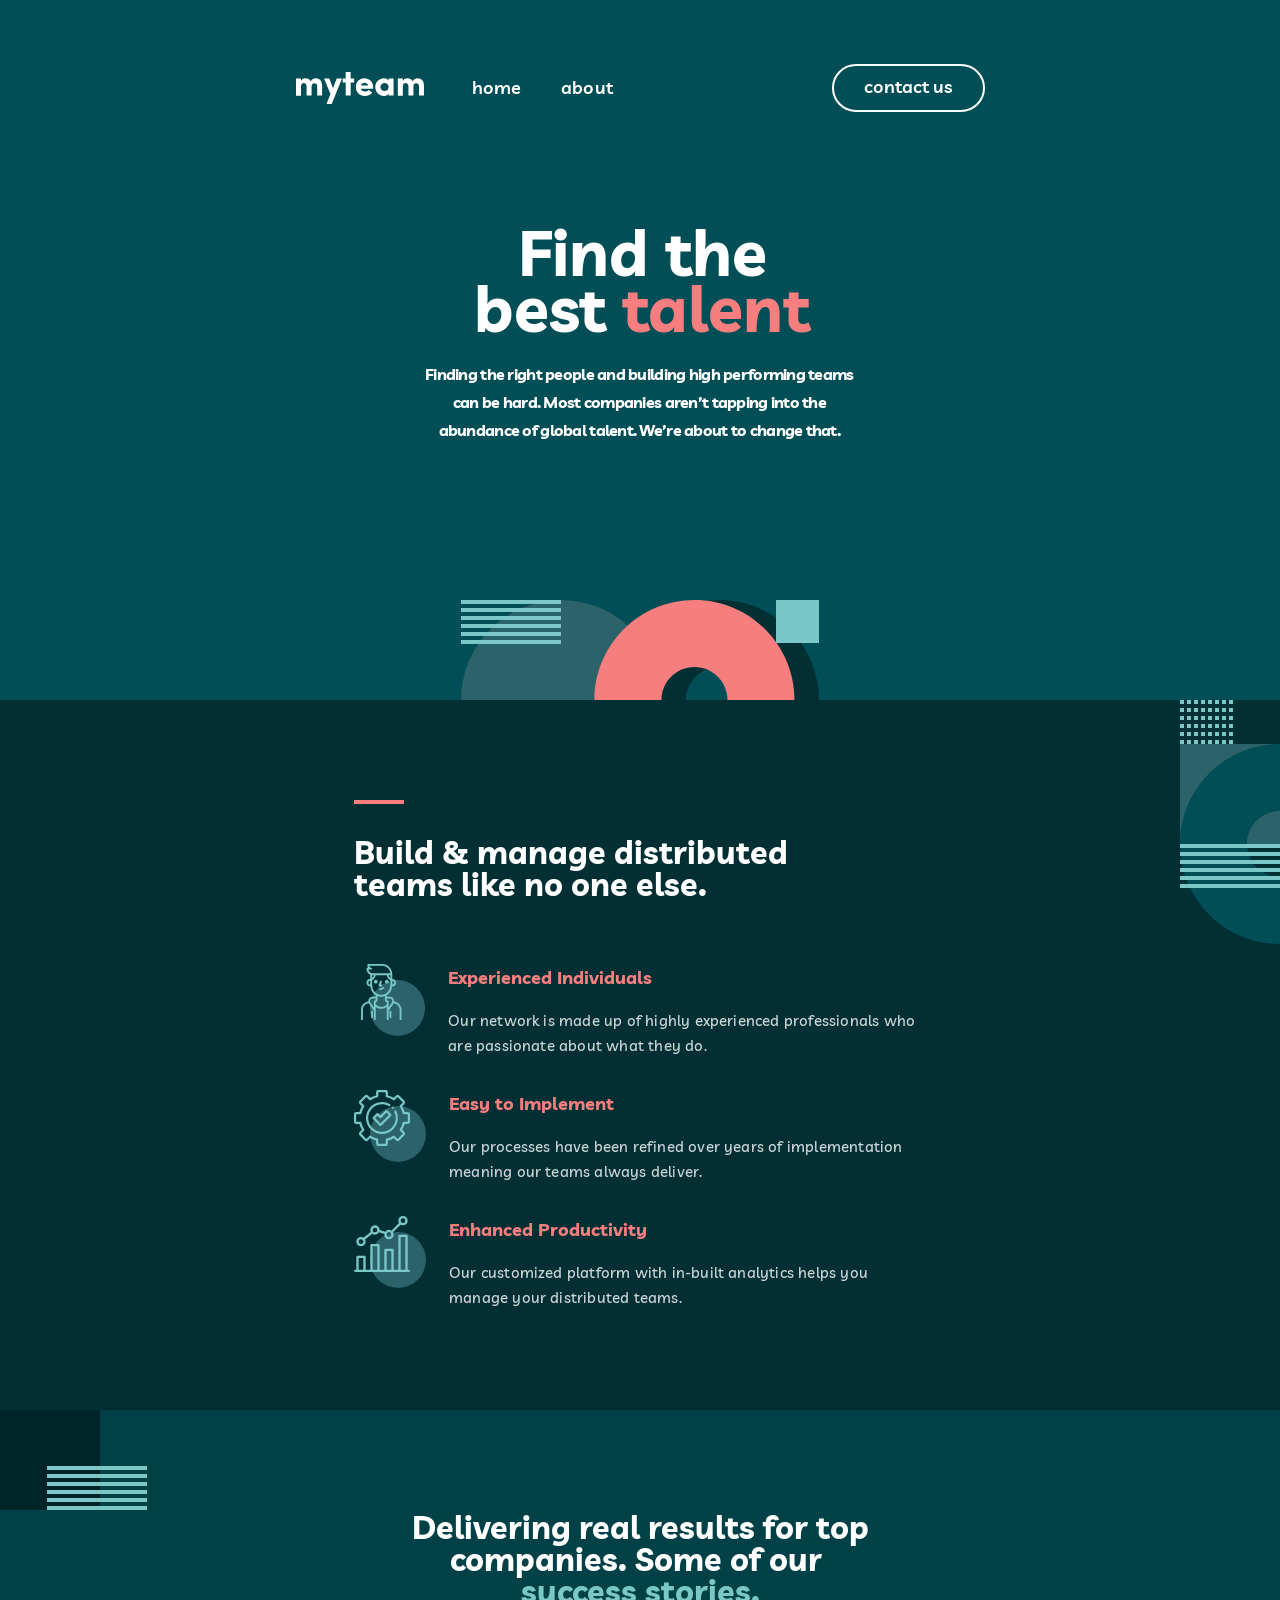
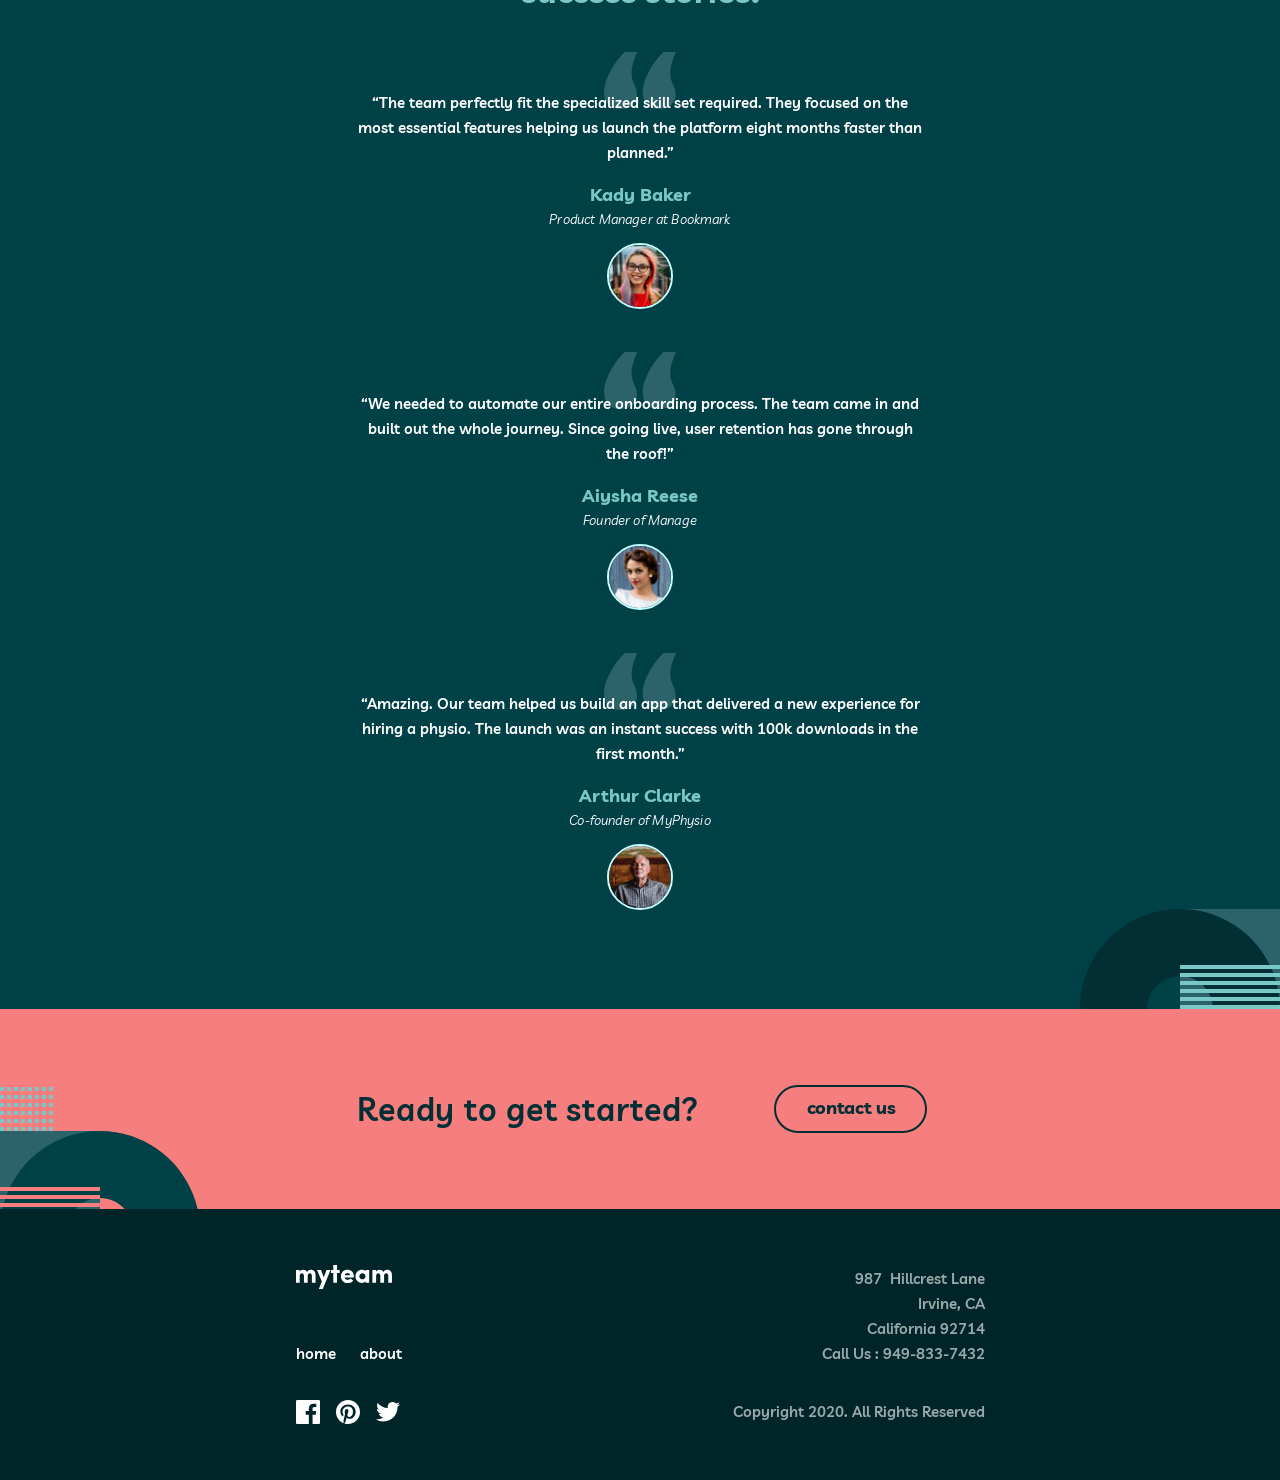
==== commit 7c6c0a82: "make footer tablet version" ====
--- a/index.html
+++ b/index.html
@@ -146,7 +146,7 @@
     <footer class="site-footer">
         <div class="footer-content">
             <div class="footer-left">
-                <div>
+                <div class="footer-brand">
                     <img class="footer-logo" src="assets/icons/logo.svg" alt="myteam logo">
                     <nav class="footer-nav">
                         <a href="index.html">home</a>
--- a/css/main.css
+++ b/css/main.css
@@ -441,6 +441,68 @@
 
     p { margin: 0; }
     h1 { margin: 0; }
+
+
+
+
+
+    .site-footer {
+        height: auto;
+        min-height: 16.9375rem;
+    }
+
+    .footer-left,
+    .footer-right {
+        display: contents;
+    }
+
+    .footer-content {
+        box-sizing: border-box;
+        flex-wrap: wrap;
+        align-items: center;
+        align-content: flex-start;
+        row-gap: 2.0625rem;
+        width: 43.0625rem;
+        height: auto;
+        padding: 3.5rem 0;
+    }
+
+    .footer-brand,
+    .footer-address-box,
+    .footer-socials,
+    .footer-copyright {
+        width: 45%;
+    }
+
+    .footer-left .footer-logo {
+        width: 6rem;
+        height: 1.5rem;
+        margin: 0;
+    }
+
+    .footer-nav {
+        gap: 1.5rem;
+        margin-top: 3.25rem;
+    }
+
+    .footer-nav a {
+        font-size: 0.9375rem;
+        line-height: 1.5625rem;
+    }
+
+    .footer-address-box,
+    .footer-copyright {
+        text-align: right;
+    }
+
+    .footer-socials {
+        gap: 1rem;
+    }
+
+    .footer-socials svg {
+        width: 1.5rem;
+        height: auto;
+    }
 }
 
 
--- a/css/style.css
+++ b/css/style.css
@@ -506,6 +506,14 @@
 
 
 
+    
+
+
+
+
+
+
+
 
 	.mid-section {
 		height: 44.375rem;
@@ -542,6 +550,13 @@
 	.mid-right {
 		align-self: flex-start;
 	}
+
+
+
+
+
+
+
 
 
 
@@ -595,6 +610,14 @@
 	.story-avatar {
 		margin: 0.9375rem auto 0;
 	}
+
+
+
+
+
+
+
+
 
 
 
@@ -633,6 +656,26 @@
 }
 
 
+
+
+
+
+
+
+
+
+
+
+
+
+
+
+
+
+
+
+
+
 @media screen and (max-width: 767px) {
 	.talent-section {
 		height: 23.45rem;
@@ -661,16 +704,24 @@
 		line-height: 1.75rem;
 	}
 
-
-
-
-
-
-
-
-
-
-
+	.talent-section h1 {
+		font-size: 2.5rem;
+		line-height: 2.5rem;
+        margin-top: -2.54rem;
+	}
+
+	.talent-text {
+		width: 20.4375rem;
+	}
+
+
+	.talent-section p {
+		margin-top: 0.9rem;
+        margin-left: 0.2rem;
+        letter-spacing: -0.01rem;
+		font-size: 0.9375rem;
+		line-height: 1.75rem;
+	}
 
 
 
@@ -685,320 +736,160 @@
 
 
     .mid-section {
-        position: relative;
+        height: auto;
+        min-height: 67.0625rem;
+    }
+
+    .mid-box {
+        box-sizing: border-box;
+        justify-content: flex-start;
         width: 100%;
-        height: 67.0625rem;
+        padding: 0 1.25rem;
+        margin: 4rem auto;
+    }
+
+    .mid-heading {
+        width: 13.125rem;
+        max-width: 100%;
+        margin-left: 0.25rem;
+    }
+
+    .mid-features {
+        display: flex;
+        flex-direction: column;
+        gap: 3rem;
+        margin-top: 3.5rem;
+    }
+
+    .feature {
+        flex-direction: column;
+        align-items: center;
+        margin-bottom: 0;
+        text-align: center;
+    }
+
+    .feature-icon {
+        margin-right: 0;
+    }
+
+    .feature-text {
+        width: 100%;
+        max-width: 20.8125rem;
+        margin-top: 1rem;
+    }
+
+    .feature-text p {
+        margin-top: 0.5rem;
+    }
+
+
+
+
+
+
+
+
+
+
+
+
+
+	.stories-section {
+		height: auto;
+		min-height: 88.125rem;
+	}
+
+	.stories-box {
+		box-sizing: border-box;
+		width: 100%;
+		padding: 0 1.25rem;
+		margin: 8.75rem auto 10.25rem;
+	}
+
+	.stories-box span:first-child {
+		margin-left: 0;
+	}
+
+	.stories-box h2 {
+		width: 100%;
+	}
+
+	.stories {
+		gap: 2.7rem;
+	}
+
+	.story {
+		width: 100%;
+		max-width: 20.6875rem;
+		margin-bottom: 0;
+	}
+
+
+
+
+
+
+
+
+
+
+
+    .ready-footer {
+        height: auto;
+        min-height: 18.875rem;
+    }
+
+    .ready-footer .ready-content {
+        flex-direction: column;
+        align-items: center;
+        gap: 1.5rem;
+        margin: 5.1875rem auto;
+    }
+
+    .ready-footer h2 {
+        width: 15rem;
+        max-width: 100%;
         margin: 0;
-        padding: 0;
-        box-sizing: border-box;
-        display: block;
-        overflow: hidden;
-        background-color: var(--sacramento-state-green);
-    }
-
-    .mid-decoration {
-        position: absolute;
-        top: 0;
-        right: -6.25rem;
-        bottom: auto;
-        left: auto;
-        width: 12.5rem;
-        height: 15.25rem;
-        margin: 0;
-        padding: 0;
-        display: block;
-        transform: none;
-        z-index: 0;
-    }
-
-    .mid-heading {
-        position: absolute;
-        top: 4rem;
-        left: 1.5rem;
-        width: 13rem;
-        height: auto;
-        padding: 2.25rem 0 0;
-        margin: 0;
-        box-sizing: border-box;
-        transform: none;
-        z-index: 1;
-    }
-
-    .mid-heading::before {
-        content: "";
-        position: absolute;
-        top: 0;
-        left: 0;
-        width: 3.125rem;
-        height: 0.25rem;
-        background-color: var(--light-coral);
-    }
-
-    .mid-heading h2 {
-        width: 100%;
-        height: auto;
-        margin: 0;
-        color: var(--white);
-        font-family: "Livvic-Bold", sans-serif;
+        padding-left: 0;
         font-size: 2rem;
-        font-style: normal;
         line-height: 2rem;
         text-align: center;
-        z-index: 1;
-    }
-
-    .stories-header span {
-        display: block;
-        color: var(--rapture-blue);
-        font-family: "Livvic-Bold", sans-serif;
-    }
-
-    .stories-grid {
+    }
+
+    .ready-footer .ready-button {
+        margin: 0;
+    }
+
+    .ready-footer .ready-left {
+        bottom: -1.4375rem;
+    }
+
+}
+
+
+
+
+
+@media screen and (max-width: 370px) {
+    .talent-section {
+        height: auto;
+        min-height: 27.5rem;
+    }
+
+    .talent-content {
+        box-sizing: border-box;
         width: 100%;
-        margin: 4.75rem 0 0;
-        padding: 0;
-        display: flex;
-        flex-direction: column;
-        align-items: center;
-        box-sizing: border-box;
-    }
-
-    .story {
-        width: 35.75rem;
-    }
-
-    .features {
-        position: absolute;
-        top: 19.75rem;
-        left: 0;
+        padding: 0 1.5rem;
+        margin: 2.0625rem auto 0;
+    }
+
+    .talent-text {
         width: 100%;
+        max-width: 20.4375rem;
+    }
+
+    .talent-deco-right {
+        max-width: 100%;
         height: auto;
-        padding: 0;
-        margin: 0;
-        box-sizing: border-box;
-        display: flex;
-        flex-direction: column;
-        align-items: center;
-        z-index: 1;
-    }
-
-    .feature {
-        width: 100%;
-        margin: 0;
-        padding: 0;
-        display: flex;
-        flex-direction: column;
-        align-items: center;
-        box-sizing: border-box;
-        text-align: center;
-        z-index: 1;
-    }
-
-    .stories-quotes-decoration {
-        width: 4.5rem;
-        height: 3.5625rem;
-        display: block;
-        flex-shrink: 0;
-        margin: 0;
-        transform: translateY(1.625rem);
-        z-index: 0;
-    }
-
-    .story > p {
-        width: 35.75rem;
-        margin: 0;
-        color: var(--white);
-        font-family: "Livvic-SemiBold", sans-serif;
-        font-size: 0.9375rem;
-        font-style: normal;
-        font-weight: 600;
-        line-height: 1.5625rem;
-        text-align: center;
-        z-index: 1;
-        transform: translateY(0.5rem);
-    }
-
-    .stories-title {
-        width: 100%;
-        margin-top: 1.5rem;
-        display: flex;
-        flex-direction: column;
-        align-items: center;
-    }
-
-    .stories-title h3 {
-        margin: 0;
-        color: var(--rapture-blue);
-        transform: none;
-    }
-
-    .feature-1 {
-        margin-top: -0.5rem;
-    }
-
-    .feature-2 {
-        margin-top: 2.5rem;
-    }
-
-    .feature-3 {
-        margin-top: 2.5rem;
-    }
-
-    .feature-icon {
-        width: 4.5rem;
-        height: 4.5rem;
-        margin: 0;
-        padding: 0;
-        display: flex;
-        align-items: center;
-        justify-content: center;
-        flex-shrink: 0;
-        transform: translateY(0.5rem);
-    }
-
-    .feature-1:nth-child(1) {
-        transform: translateX(0.25rem);
-    }
-
-    .feature-1 > .feature-content {
-        transform: translateX(-0.25rem);
-    }
-
-    .feature-icon img {
-        display: block;
-        width: 4.5rem;
-        height: 4.5rem;
-        margin: 0;
-        padding: 0;
-        object-fit: contain;
-    }
-
-    .feature-content {
-        width: 100%;
-        margin: 0;
-        padding: 0 1.5rem;
-        box-sizing: border-box;
-        text-align: center;
-    }
-
-    .feature-content h3 {
-        margin: 1.5rem 0 0;
-        color: var(--light-coral);
-        font-family: "Livvic-Bold", sans-serif;
-        font-size: 1.125rem;
-        font-style: normal;
-        line-height: 1.75rem;
-    }
-
-    .stories-title h4 {
-        margin: 0;
-        color: var(--white);
-        font-family: "Livvic-Italic", sans-serif;
-        font-size: 0.8125rem;
-        font-style: italic;
-        font-weight: 400;
-        line-height: 1.125rem;
-    }
-
-    .stories-title img {
-        width: 4rem;
-        height: 4rem;
-
-        margin-top: 1.75rem;
-
-        display: block;
-        box-sizing: border-box;
-
-        border: 0.125rem solid var(--rapture-blue);
-        border-radius: 50%;
-
-        object-fit: cover;
-    }
-
-    .story:nth-child(1) {
-        transform: translateY(-3.5rem);
-    }
-
-    .story:nth-child(2) {
-        transform: translateY(-3.85rem);
-    }
-
-    .story:nth-child(3) {
-        transform: translateY(-4.25rem);
-    }
-
-    .story:nth-child(1) .stories-title img {
-        transform: translateY(-1rem);
-    }
-
-    .story:nth-child(2) .stories-title img {
-        transform: translateY(-1rem);
-    }
-
-    .story:nth-child(3) .stories-title img {
-        transform: translateY(-0.8rem);
-    }
-
-    .story + .story {
-        margin-top: 0.75rem;
-    }
-
-
-    .stories-decoration-2 {
-        position: absolute;
-        right: 0;
-        bottom: 0;
-        width: 12.5rem;
-        height: auto;
-        display: block;
-        z-index: 0;
-        text-align: center;
-    }
-
-    .feature-content p {
-        width: 100%;
-        max-width: 21.4375rem;
-        height: auto;
-        margin: 0.5rem auto 0;
-        color: var(--white);
-        opacity: 0.8;
-        font-family: "Livvic-Medium", sans-serif;
-        font-size: 0.9375rem;
-        font-style: normal;
-        line-height: 1.5625rem;
-        text-align: center;
-        transform: none;
-    }
-
-    .feature-3 > .feature-content > p {
-        width: 19.525rem;
-    }
-}
-
-
-
-
-
-@media screen and (max-width: 370px) {
-.talent-section {
-	height: auto;
-	min-height: 27.5rem;
-}
-
-.talent-content {
-	box-sizing: border-box;
-	width: 100%;
-	padding: 0 1.5rem;
-	margin: 2.0625rem auto 0;
-}
-
-.talent-text {
-	width: 100%;
-	max-width: 20.4375rem;
-}
-
-.talent-deco-right {
-	max-width: 100%;
-	height: auto;
-}
+    }
 }
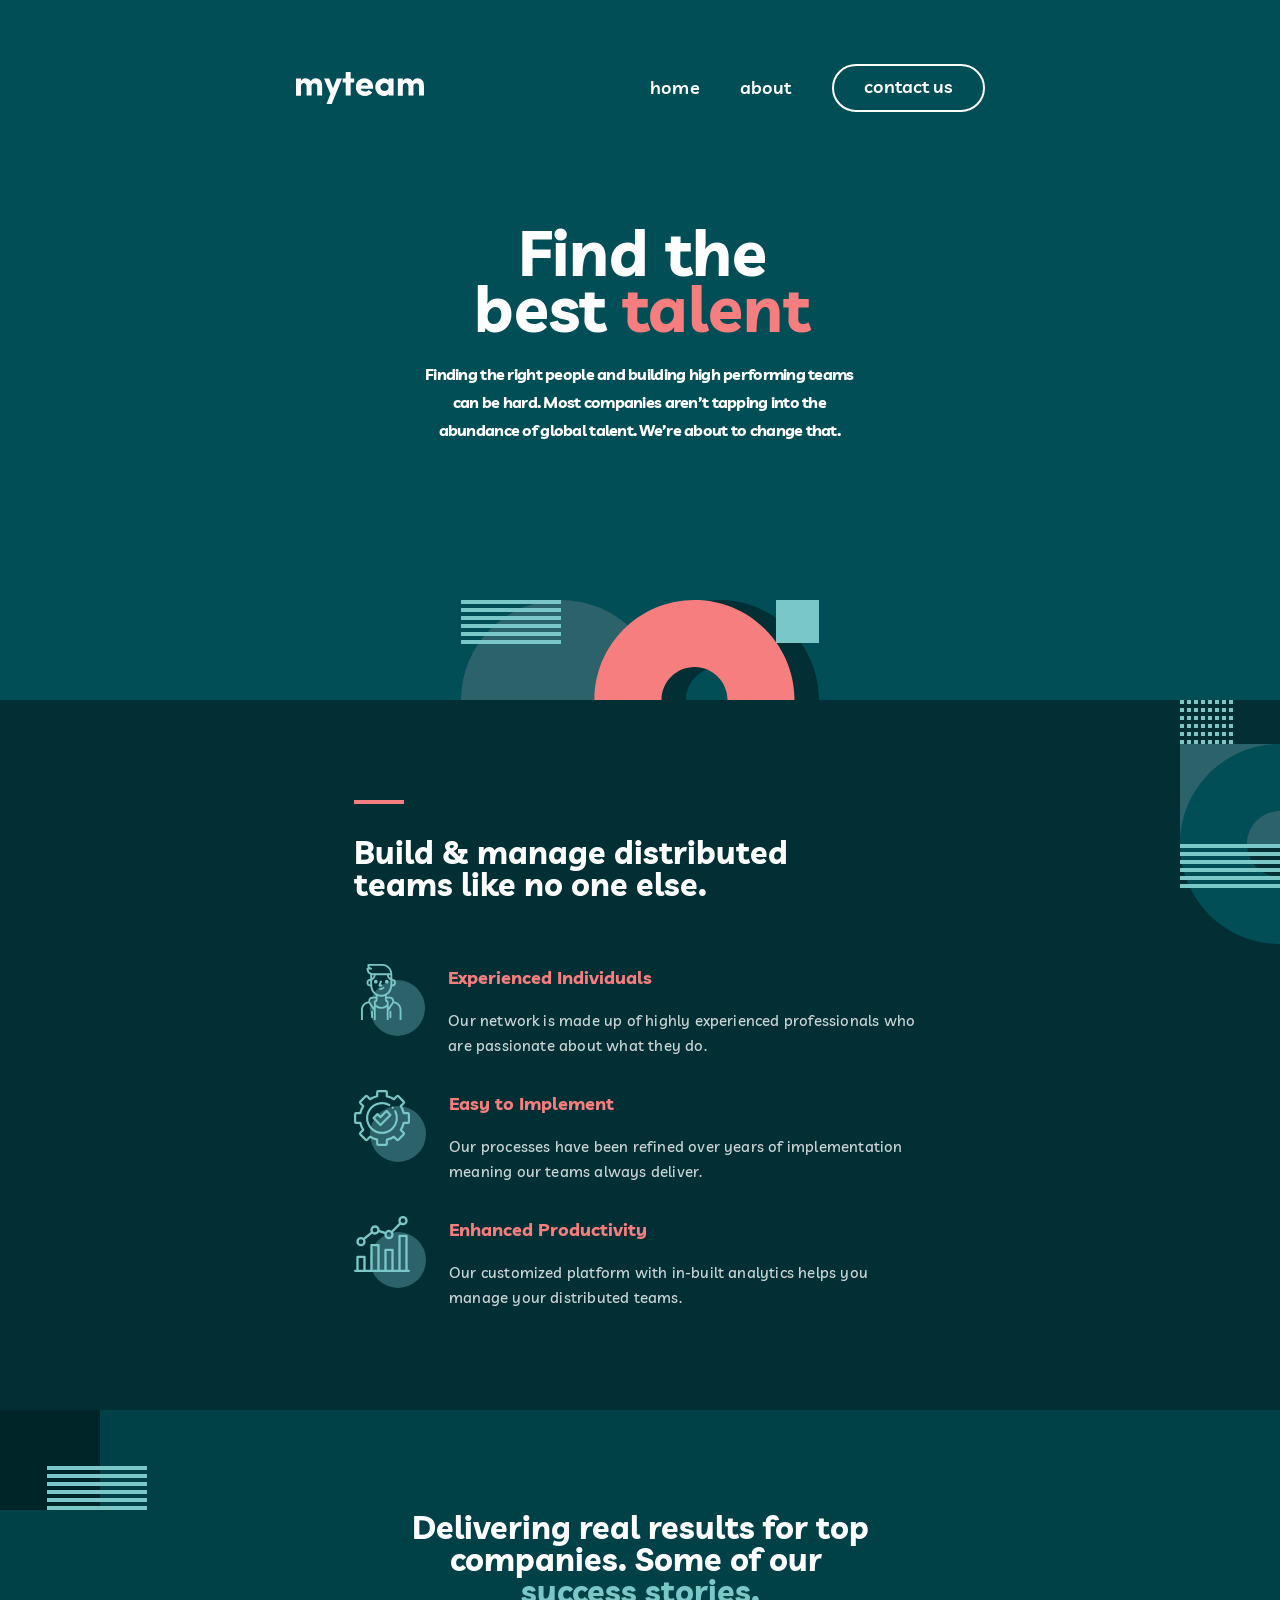
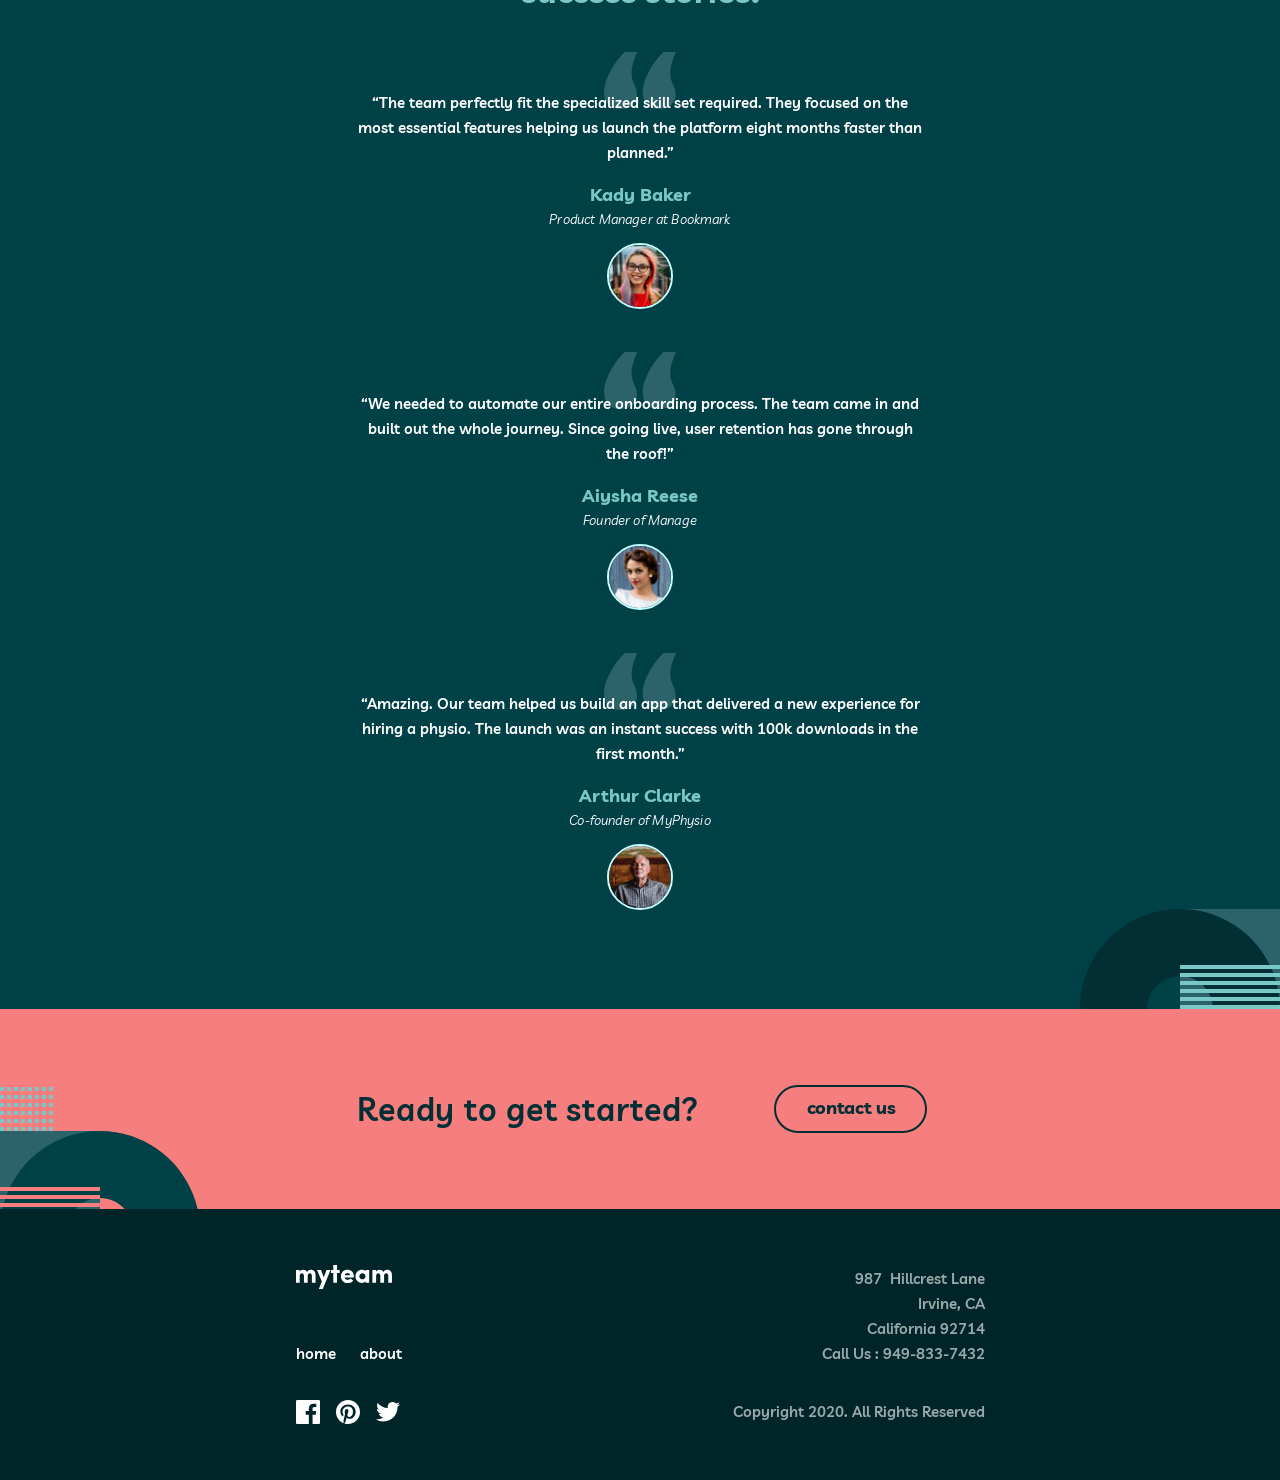
==== commit c91d0e89: "task/main-page-novbar" ====
--- a/index.html
+++ b/index.html
@@ -13,15 +13,15 @@
         <section class="header-navigation-bar">
             <aside>
                 <img class="nav-logo" src="assets/icons/logo.svg" alt="logo">
-                <nav>
+            </aside>
+
+            <aside>
+                <nav id="home-navigation">
                     <a href="index.html">home</a>
                     <a href="pages/about.html">about</a>
                 </nav>
-            </aside>
-
-            <aside>
                 <button class="nav-contact"><a href="pages/contact.html">contact us</a></button>
-                <button class="nav-toggle"><img src="assets/icons/icon-hamburger.svg" alt="menu"></button>
+                <button class="nav-toggle" type="button" aria-label="Open navigation" aria-controls="home-navigation" aria-expanded="false"><img src="assets/icons/icon-hamburger.svg" alt=""></button>
             </aside>
         </section>
     </header>
@@ -185,5 +185,6 @@
             </div>
         </div>
     </footer>
+    <script src="js/index.js"></script>
 </body>
 </html>
--- a/css/main.css
+++ b/css/main.css
@@ -108,10 +108,12 @@
 p { margin: 0; }
 h1 { margin: 0; }
 
-
-
-
-    
+html {
+	background-color: var(--dark-green);
+}
+
+
+
 header {
     height: 12.0rem;
     width: 100%;
@@ -549,4 +551,55 @@
         height: 1.0625rem;
     }
 
+
+
+
+
+
+
+
+
+
+
+
+    .site-footer {
+        min-height: 27rem;
+    }
+
+    .footer-content {
+        width: 100%;
+        row-gap: 0;
+        padding: 4.125rem 1.5rem 4.0625rem;
+    }
+
+    .footer-brand,
+    .footer-address-box,
+    .footer-socials,
+    .footer-copyright {
+        width: 100%;
+        text-align: center;
+    }
+
+    .footer-left .footer-logo {
+        margin: 0 auto;
+    }
+
+    .footer-nav {
+        justify-content: center;
+        margin-top: 1.4375rem;
+    }
+
+    .footer-address-box {
+        margin-top: 1.5rem;
+    }
+
+    .footer-socials {
+        justify-content: center;
+        margin-top: 2.5625rem;
+    }
+
+    .footer-copyright {
+        margin-top: 0.9375rem;
+    }
+
 }
--- a/css/style.css
+++ b/css/style.css
@@ -1,3 +1,13 @@
+.header-navigation-bar > aside:last-child {
+	display: flex;
+	align-items: center;
+	gap: 2.5rem;
+}
+
+.header-navigation-bar > aside:last-child nav {
+	margin-left: 0;
+}
+
 .talent-section {
     display: flex;
     flex-direction: column;
@@ -681,6 +691,84 @@
 		height: 23.45rem;
 	}
 
+	.header-navigation-bar.is-open {
+		position: fixed;
+		inset: 0;
+		z-index: 10;
+		width: 100%;
+		height: 100vh;
+		margin: 0;
+		justify-content: flex-end;
+		align-items: stretch;
+		background: rgb(0 37 41 / 65%);
+	}
+
+	.header-navigation-bar.is-open > aside:first-child {
+		display: none;
+	}
+
+	.header-navigation-bar.is-open > aside:last-child {
+		position: relative;
+		z-index: 1;
+		width: 68%;
+		height: 100%;
+		padding: 2.5rem 3rem;
+		box-sizing: border-box;
+		flex-direction: column;
+		align-items: stretch;
+		gap: 2rem;
+		overflow: hidden;
+		background-color: var(--police-blue);
+		background-image: url("../assets/icons/bg-pattern-about-1-mobile-nav-1.svg");
+		background-repeat: no-repeat;
+		background-position: right -6.25rem bottom 0;
+		background-size: 12.5rem;
+	}
+
+	.header-navigation-bar.is-open .nav-toggle {
+		order: -1;
+		position: fixed;
+		width: 1.25rem;
+		height: 1.0625rem;
+		border: 0;
+		padding: 0;
+		display: flex;
+		align-items: center;
+		justify-content: center;
+		font-size: 2.25rem;
+		line-height: 1;
+	}
+
+	.header-navigation-bar.is-open .nav-toggle img {
+		display: none;
+	}
+
+	.header-navigation-bar.is-open .nav-toggle::before {
+		color: var(--white);
+		content: "×";
+	}
+
+	.header-navigation-bar.is-open nav {
+		position: relative;
+		display: flex;
+		flex-direction: column;
+		align-items: flex-start;
+		gap: 1.5rem;
+		margin: 0;
+		padding: 5rem 0 0;
+	}
+
+	.header-navigation-bar.is-open .nav-contact {
+		display: flex;
+		width: 100%;
+		margin-top: 0.25rem;
+	}
+
+	.header-navigation-bar.is-open .nav-contact a {
+		width: 100%;
+		text-align: center;
+	}
+
 	.talent-content {
 		margin: 2.0625rem auto 0;
 	}
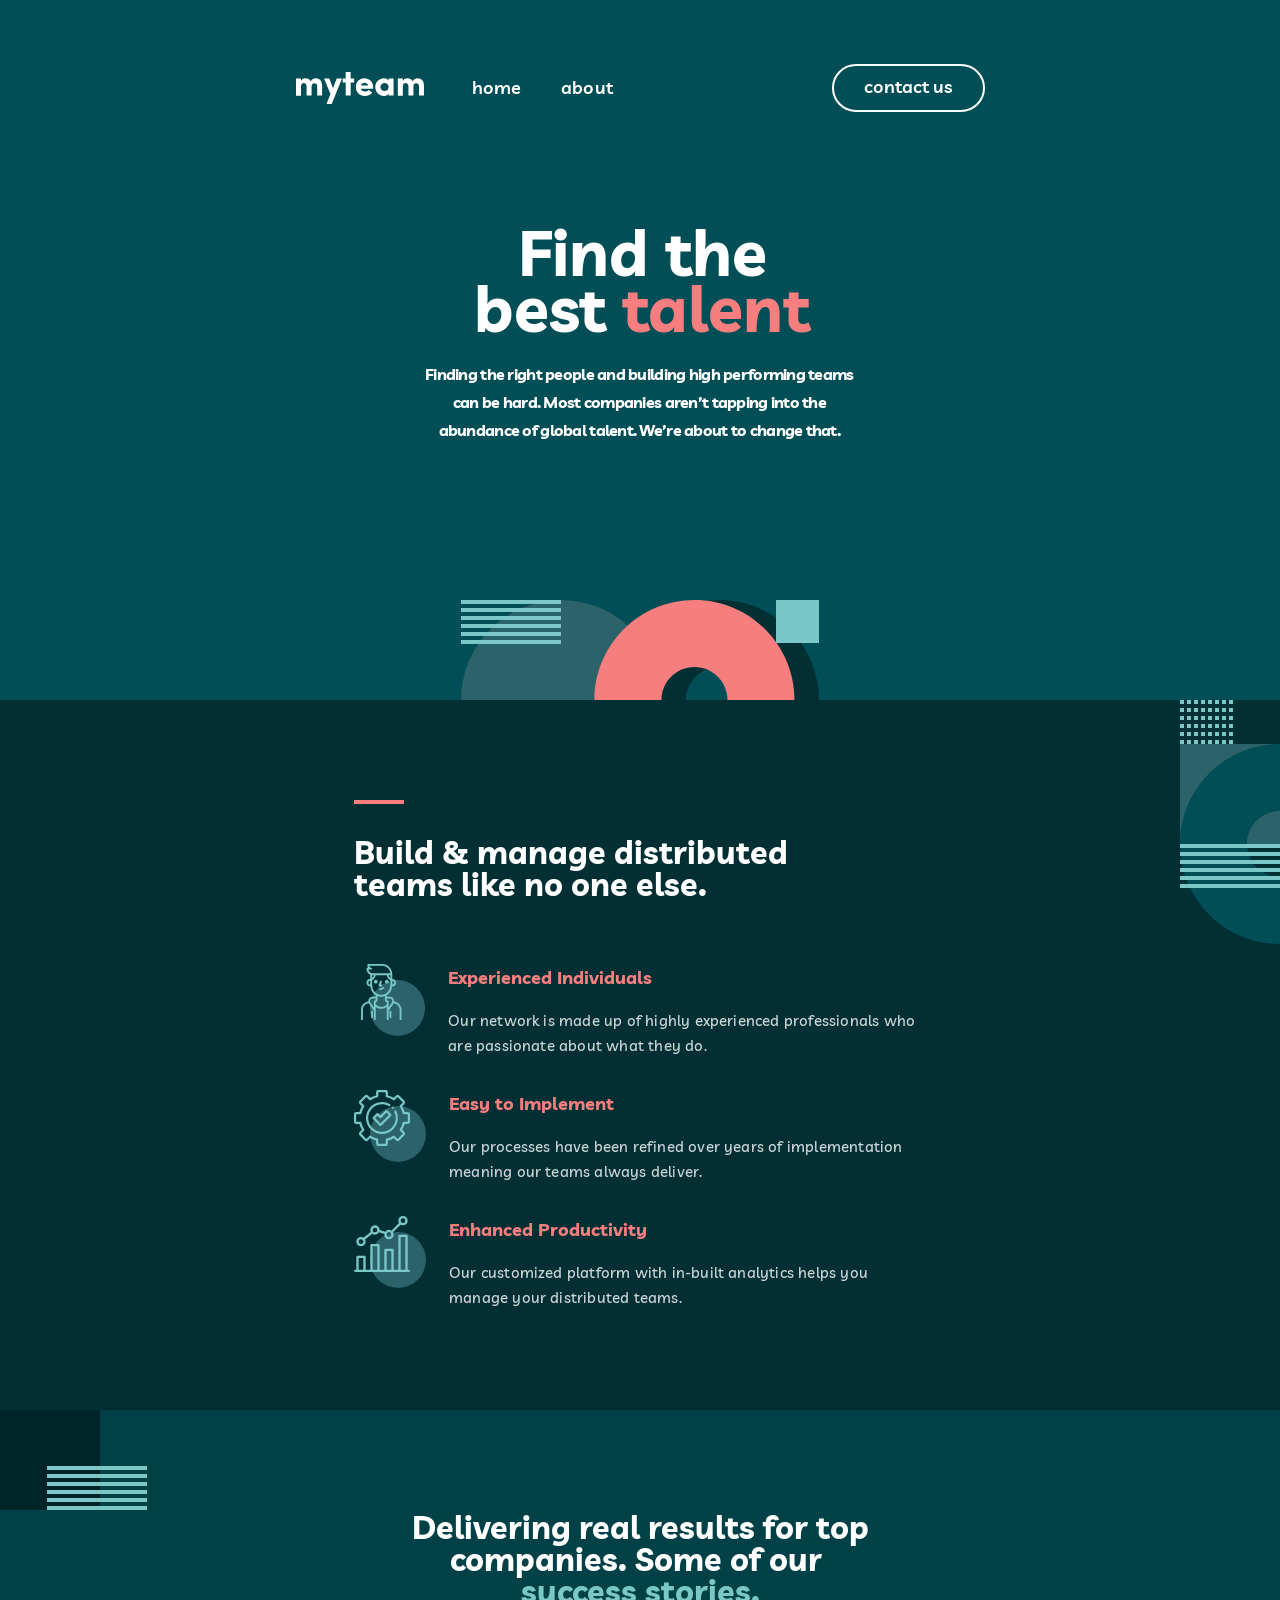
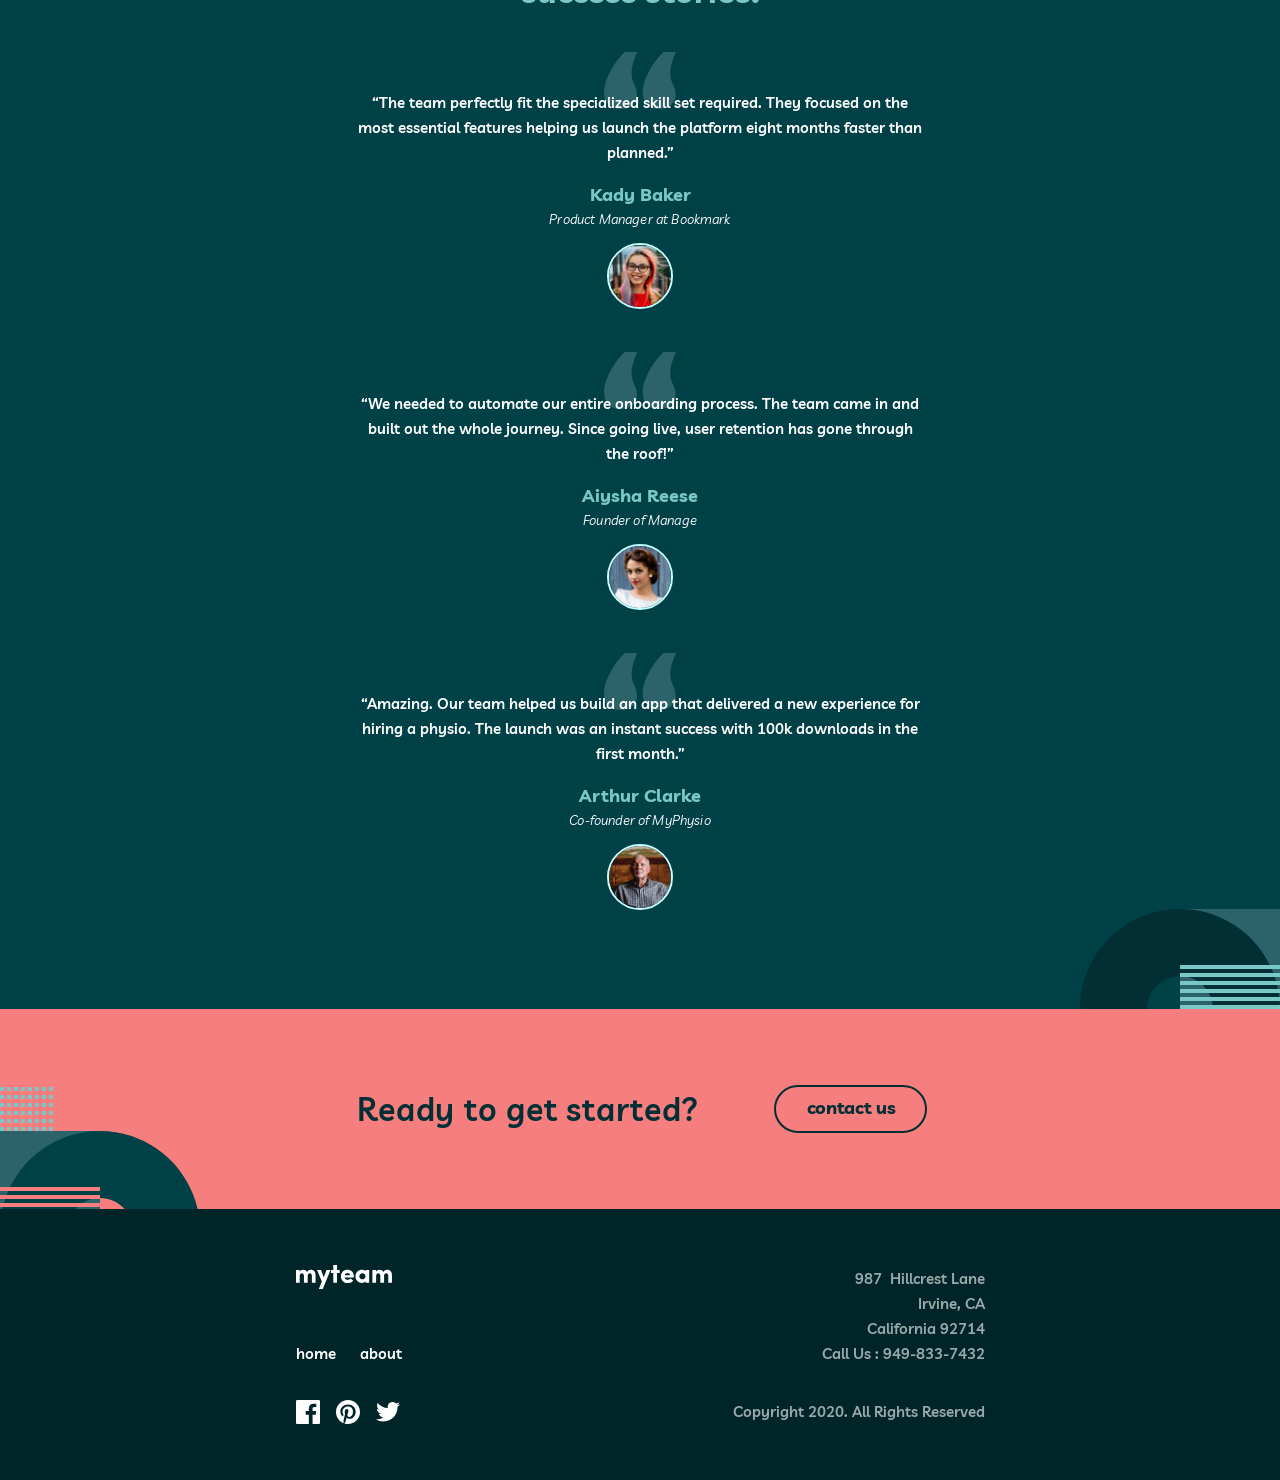
==== commit c1ea0b87: "fix button bug, when clicking on the button edge it doesn't work" ====
--- a/index.html
+++ b/index.html
@@ -13,15 +13,15 @@
         <section class="header-navigation-bar">
             <aside>
                 <img class="nav-logo" src="assets/icons/logo.svg" alt="logo">
+                <nav>
+                    <a href="index.html">home</a>
+                    <a href="pages/about.html">about</a>
+                </nav>
             </aside>
 
             <aside>
-                <nav id="home-navigation">
-                    <a href="index.html">home</a>
-                    <a href="pages/about.html">about</a>
-                </nav>
-                <button class="nav-contact"><a href="pages/contact.html">contact us</a></button>
-                <button class="nav-toggle" type="button" aria-label="Open navigation" aria-controls="home-navigation" aria-expanded="false"><img src="assets/icons/icon-hamburger.svg" alt=""></button>
+                <a class="nav-contact" href="pages/contact.html">contact us</a>
+                <button class="nav-toggle"><img src="assets/icons/icon-hamburger.svg" alt="menu"></button>
             </aside>
         </section>
     </header>
@@ -138,7 +138,7 @@
 
             <div class="ready-content">
                 <h2>Ready to get started?</h2>
-                <button class="ready-button"><a href="pages/contact.html">contact us</a></button>
+                <a class="ready-button" href="pages/contact.html">contact us</a>
             </div>
         </section>
     </main>
@@ -185,6 +185,5 @@
             </div>
         </div>
     </footer>
-    <script src="js/index.js"></script>
 </body>
 </html>
--- a/css/main.css
+++ b/css/main.css
@@ -175,12 +175,6 @@
     transition: color 0.2s ease-in-out;
 }
 
-header button:hover a {
-    color: black;
-    transition: color 0.2s ease-in-out;
-}
-
-
 .header-navigation-bar img {
     width: 10rem;
     height: 2.5rem;
@@ -200,6 +194,27 @@
 
 .header-navigation-bar .nav-toggle {
 	display: none;
+}
+
+.nav-contact {
+	display: flex;
+	align-items: center;
+	justify-content: center;
+	box-sizing: border-box;
+	width: 9.563rem;
+	height: 3rem;
+	padding-bottom: 0.15rem;
+	border: 2px solid white;
+	border-radius: 1.5rem;
+	background-color: transparent;
+	color: white;
+	cursor: pointer;
+	transition: color 0.2s ease-in-out, background-color 0.2s ease-in-out;
+}
+
+.nav-contact:hover {
+	background-color: white;
+	color: black;
 }
 
 
--- a/css/style.css
+++ b/css/style.css
@@ -1,13 +1,3 @@
-.header-navigation-bar > aside:last-child {
-	display: flex;
-	align-items: center;
-	gap: 2.5rem;
-}
-
-.header-navigation-bar > aside:last-child nav {
-	margin-left: 0;
-}
-
 .talent-section {
     display: flex;
     flex-direction: column;
@@ -396,11 +386,15 @@
 }
 
 .ready-button {
-    margin-right: -0.1rem;
+	display: flex;
+	align-items: center;
+	justify-content: center;
+	box-sizing: border-box;
+	margin-right: -0.1rem;
 	width: 9.5625rem;
 	height: 3rem;
-    letter-spacing: -0.02rem;
-    padding-bottom: 0.1rem;
+	letter-spacing: -0.02rem;
+	padding-bottom: 0.1rem;
 	border: 0.125rem solid var(--sacramento-state-green);
 	border-radius: 1.5rem;
 	background-color: transparent;
@@ -408,25 +402,19 @@
 	font-family: "Livvic-Bold";
 	font-size: 1.125rem;
 	line-height: 1.75rem;
+	text-decoration: none;
 	cursor: pointer;
 	transition: color 0.2s ease-in-out, background-color 0.2s ease-in-out;
 }
 
-.ready-button a,
-.ready-button a:visited,
-.ready-button a:link {
-    text-decoration: none;
-    color: var(--sacramento-state-green);
-}
-
-.ready-button:hover a {
-	color: var(--white);
+.ready-button:visited {
+	color: var(--sacramento-state-green);
 }
 
 .ready-button:hover {
 	background-color: var(--sacramento-state-green);
-}
-
+	color: var(--white);
+}
 
 
 
@@ -689,84 +677,6 @@
 @media screen and (max-width: 767px) {
 	.talent-section {
 		height: 23.45rem;
-	}
-
-	.header-navigation-bar.is-open {
-		position: fixed;
-		inset: 0;
-		z-index: 10;
-		width: 100%;
-		height: 100vh;
-		margin: 0;
-		justify-content: flex-end;
-		align-items: stretch;
-		background: rgb(0 37 41 / 65%);
-	}
-
-	.header-navigation-bar.is-open > aside:first-child {
-		display: none;
-	}
-
-	.header-navigation-bar.is-open > aside:last-child {
-		position: relative;
-		z-index: 1;
-		width: 68%;
-		height: 100%;
-		padding: 2.5rem 3rem;
-		box-sizing: border-box;
-		flex-direction: column;
-		align-items: stretch;
-		gap: 2rem;
-		overflow: hidden;
-		background-color: var(--police-blue);
-		background-image: url("../assets/icons/bg-pattern-about-1-mobile-nav-1.svg");
-		background-repeat: no-repeat;
-		background-position: right -6.25rem bottom 0;
-		background-size: 12.5rem;
-	}
-
-	.header-navigation-bar.is-open .nav-toggle {
-		order: -1;
-		position: fixed;
-		width: 1.25rem;
-		height: 1.0625rem;
-		border: 0;
-		padding: 0;
-		display: flex;
-		align-items: center;
-		justify-content: center;
-		font-size: 2.25rem;
-		line-height: 1;
-	}
-
-	.header-navigation-bar.is-open .nav-toggle img {
-		display: none;
-	}
-
-	.header-navigation-bar.is-open .nav-toggle::before {
-		color: var(--white);
-		content: "×";
-	}
-
-	.header-navigation-bar.is-open nav {
-		position: relative;
-		display: flex;
-		flex-direction: column;
-		align-items: flex-start;
-		gap: 1.5rem;
-		margin: 0;
-		padding: 5rem 0 0;
-	}
-
-	.header-navigation-bar.is-open .nav-contact {
-		display: flex;
-		width: 100%;
-		margin-top: 0.25rem;
-	}
-
-	.header-navigation-bar.is-open .nav-contact a {
-		width: 100%;
-		text-align: center;
 	}
 
 	.talent-content {
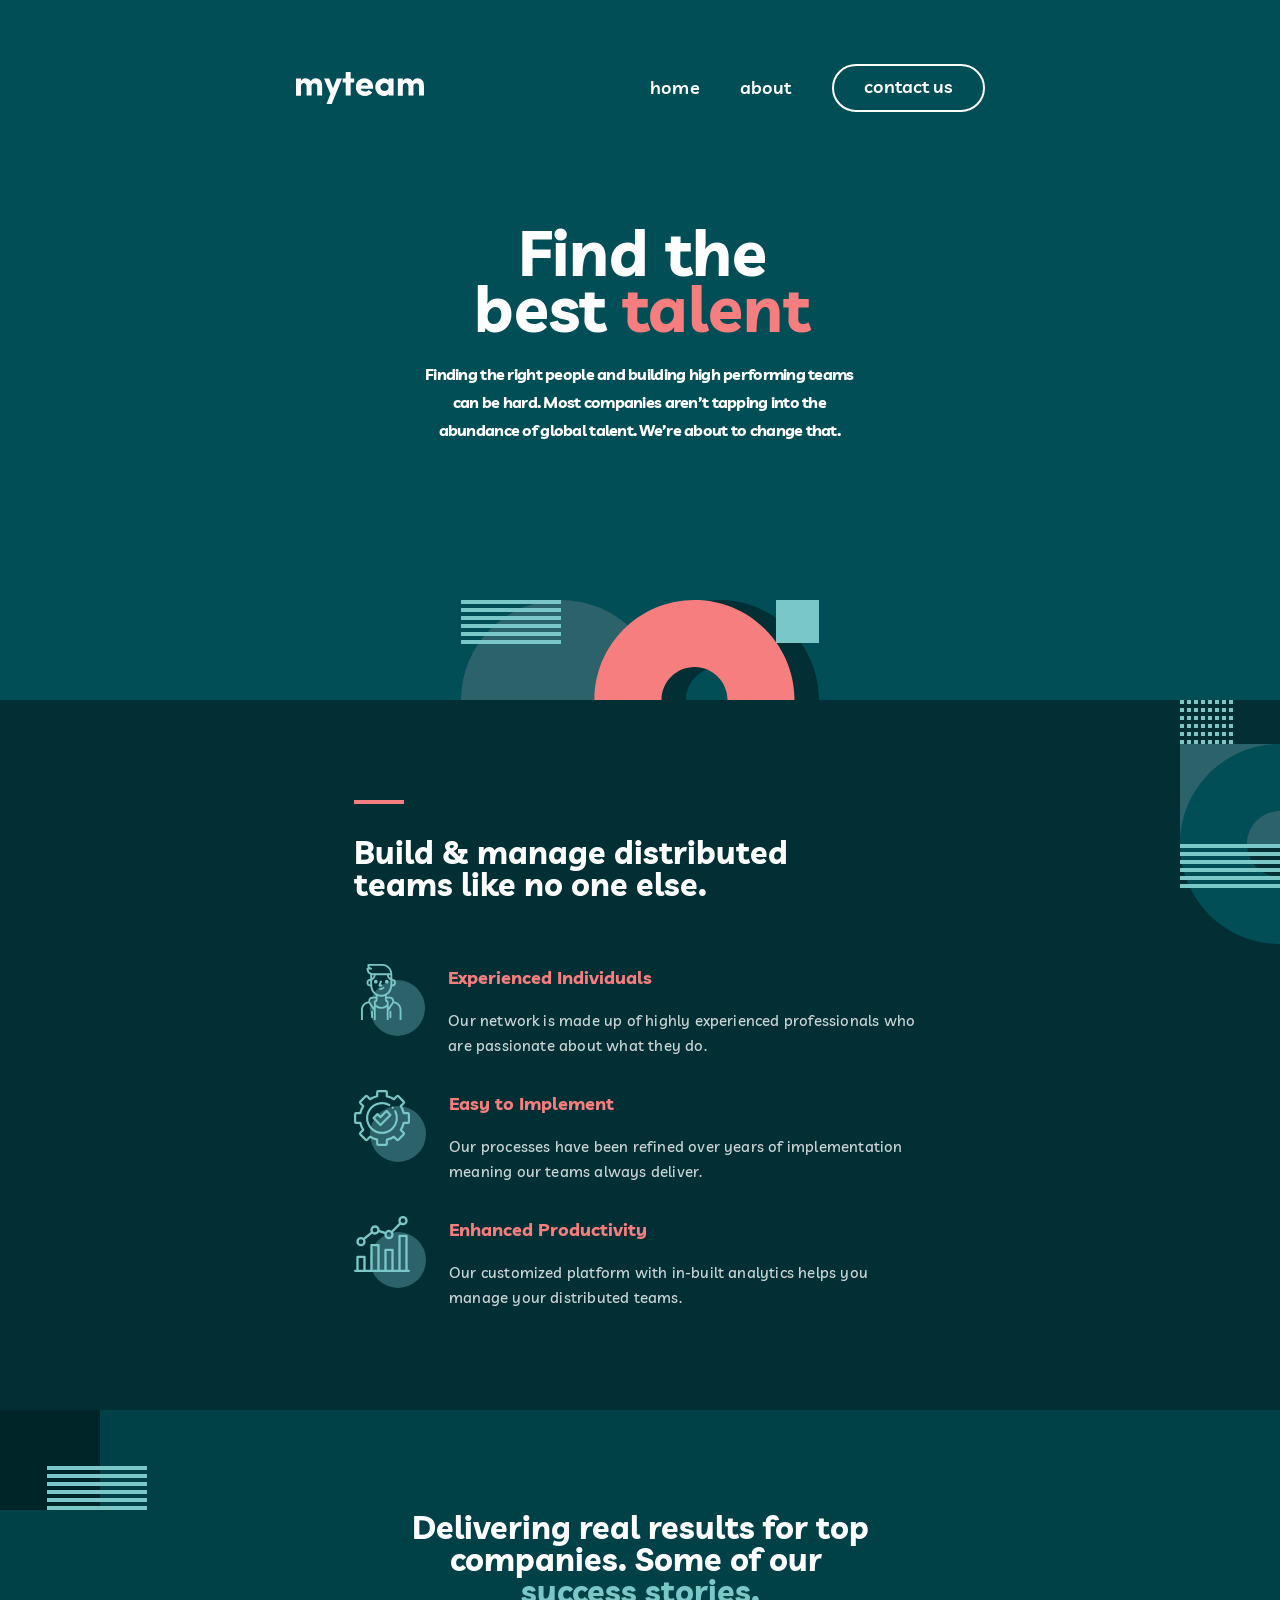
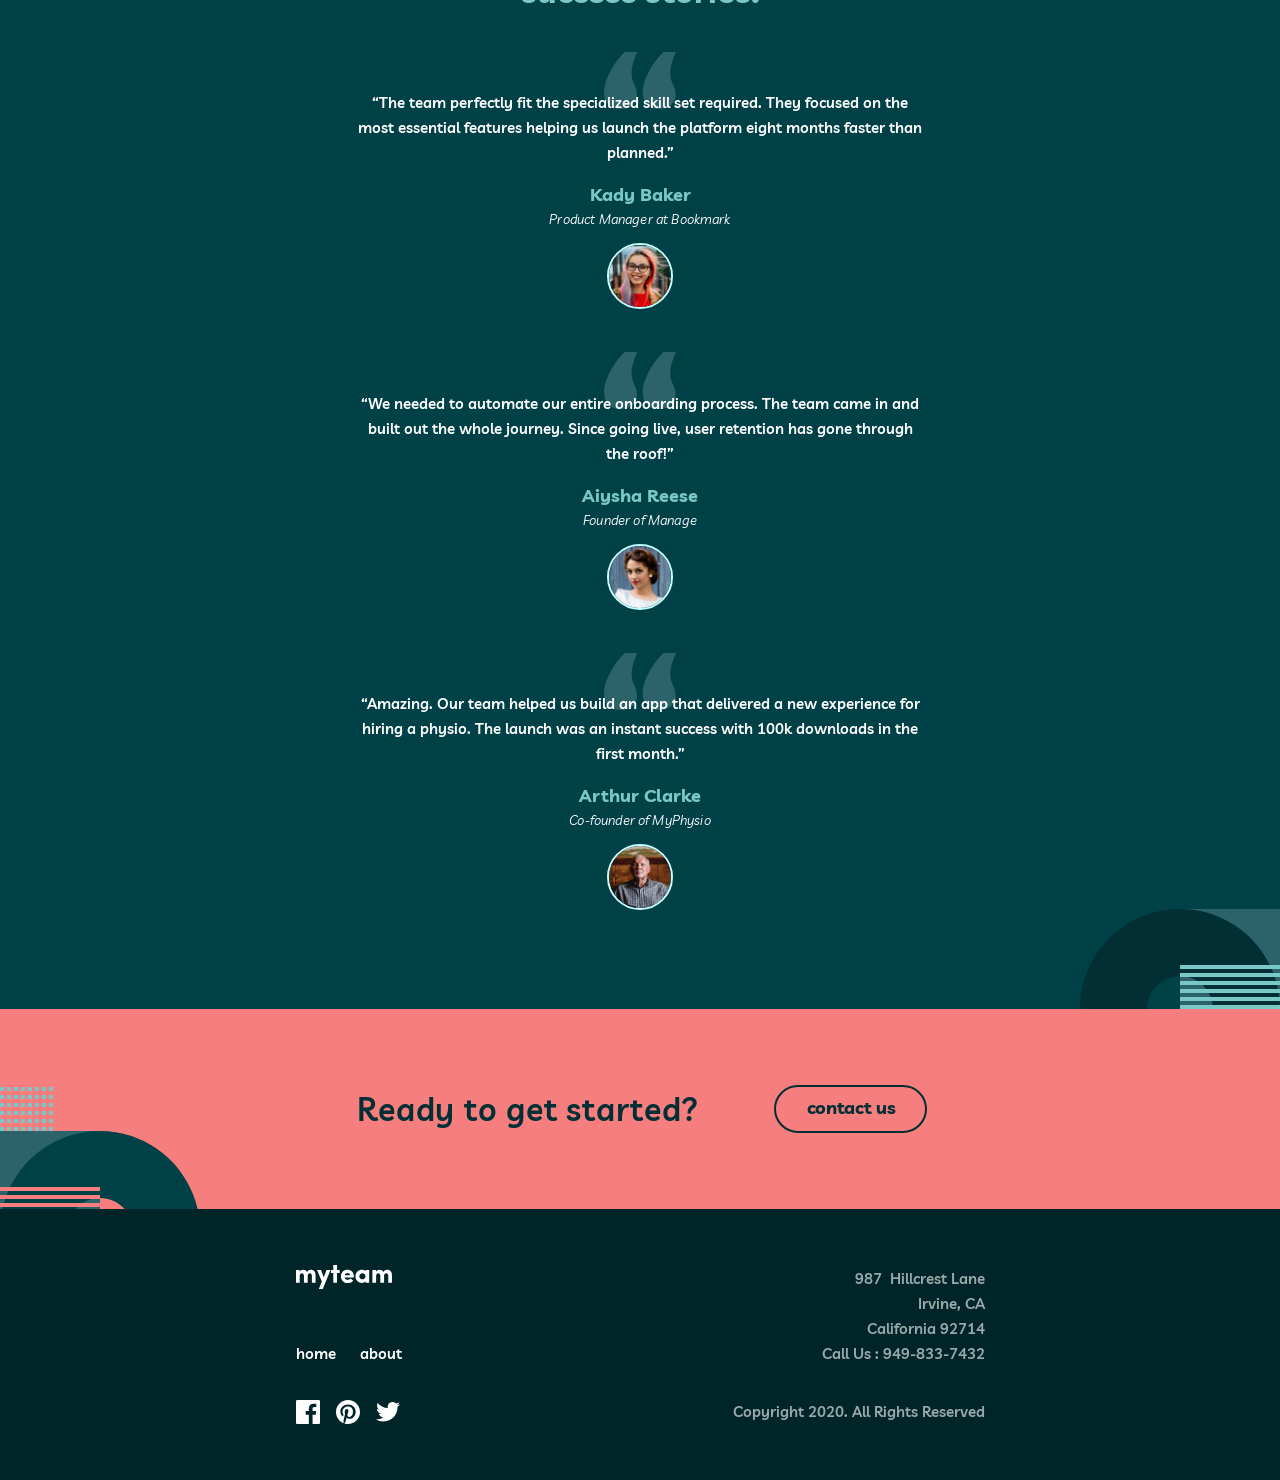
==== commit bc3ed6a5: "Merge branch 'main' into Task/main-page-novbar" ====
--- a/index.html
+++ b/index.html
@@ -13,15 +13,15 @@
         <section class="header-navigation-bar">
             <aside>
                 <img class="nav-logo" src="assets/icons/logo.svg" alt="logo">
-                <nav>
+            </aside>
+
+            <aside>
+                <nav id="home-navigation">
                     <a href="index.html">home</a>
                     <a href="pages/about.html">about</a>
                 </nav>
-            </aside>
-
-            <aside>
-                <a class="nav-contact" href="pages/contact.html">contact us</a>
-                <button class="nav-toggle"><img src="assets/icons/icon-hamburger.svg" alt="menu"></button>
+                <button class="nav-contact"><a href="pages/contact.html">contact us</a></button>
+                <button class="nav-toggle" type="button" aria-label="Open navigation" aria-controls="home-navigation" aria-expanded="false"><img src="assets/icons/icon-hamburger.svg" alt=""></button>
             </aside>
         </section>
     </header>
@@ -185,5 +185,6 @@
             </div>
         </div>
     </footer>
+    <script src="js/index.js"></script>
 </body>
 </html>
--- a/css/style.css
+++ b/css/style.css
@@ -1,3 +1,13 @@
+.header-navigation-bar > aside:last-child {
+	display: flex;
+	align-items: center;
+	gap: 2.5rem;
+}
+
+.header-navigation-bar > aside:last-child nav {
+	margin-left: 0;
+}
+
 .talent-section {
     display: flex;
     flex-direction: column;
@@ -679,6 +689,84 @@
 		height: 23.45rem;
 	}
 
+	.header-navigation-bar.is-open {
+		position: fixed;
+		inset: 0;
+		z-index: 10;
+		width: 100%;
+		height: 100vh;
+		margin: 0;
+		justify-content: flex-end;
+		align-items: stretch;
+		background: rgb(0 37 41 / 65%);
+	}
+
+	.header-navigation-bar.is-open > aside:first-child {
+		display: none;
+	}
+
+	.header-navigation-bar.is-open > aside:last-child {
+		position: relative;
+		z-index: 1;
+		width: 68%;
+		height: 100%;
+		padding: 2.5rem 3rem;
+		box-sizing: border-box;
+		flex-direction: column;
+		align-items: stretch;
+		gap: 2rem;
+		overflow: hidden;
+		background-color: var(--police-blue);
+		background-image: url("../assets/icons/bg-pattern-about-1-mobile-nav-1.svg");
+		background-repeat: no-repeat;
+		background-position: right -6.25rem bottom 0;
+		background-size: 12.5rem;
+	}
+
+	.header-navigation-bar.is-open .nav-toggle {
+		order: -1;
+		position: fixed;
+		width: 1.25rem;
+		height: 1.0625rem;
+		border: 0;
+		padding: 0;
+		display: flex;
+		align-items: center;
+		justify-content: center;
+		font-size: 2.25rem;
+		line-height: 1;
+	}
+
+	.header-navigation-bar.is-open .nav-toggle img {
+		display: none;
+	}
+
+	.header-navigation-bar.is-open .nav-toggle::before {
+		color: var(--white);
+		content: "×";
+	}
+
+	.header-navigation-bar.is-open nav {
+		position: relative;
+		display: flex;
+		flex-direction: column;
+		align-items: flex-start;
+		gap: 1.5rem;
+		margin: 0;
+		padding: 5rem 0 0;
+	}
+
+	.header-navigation-bar.is-open .nav-contact {
+		display: flex;
+		width: 100%;
+		margin-top: 0.25rem;
+	}
+
+	.header-navigation-bar.is-open .nav-contact a {
+		width: 100%;
+		text-align: center;
+	}
+
 	.talent-content {
 		margin: 2.0625rem auto 0;
 	}
